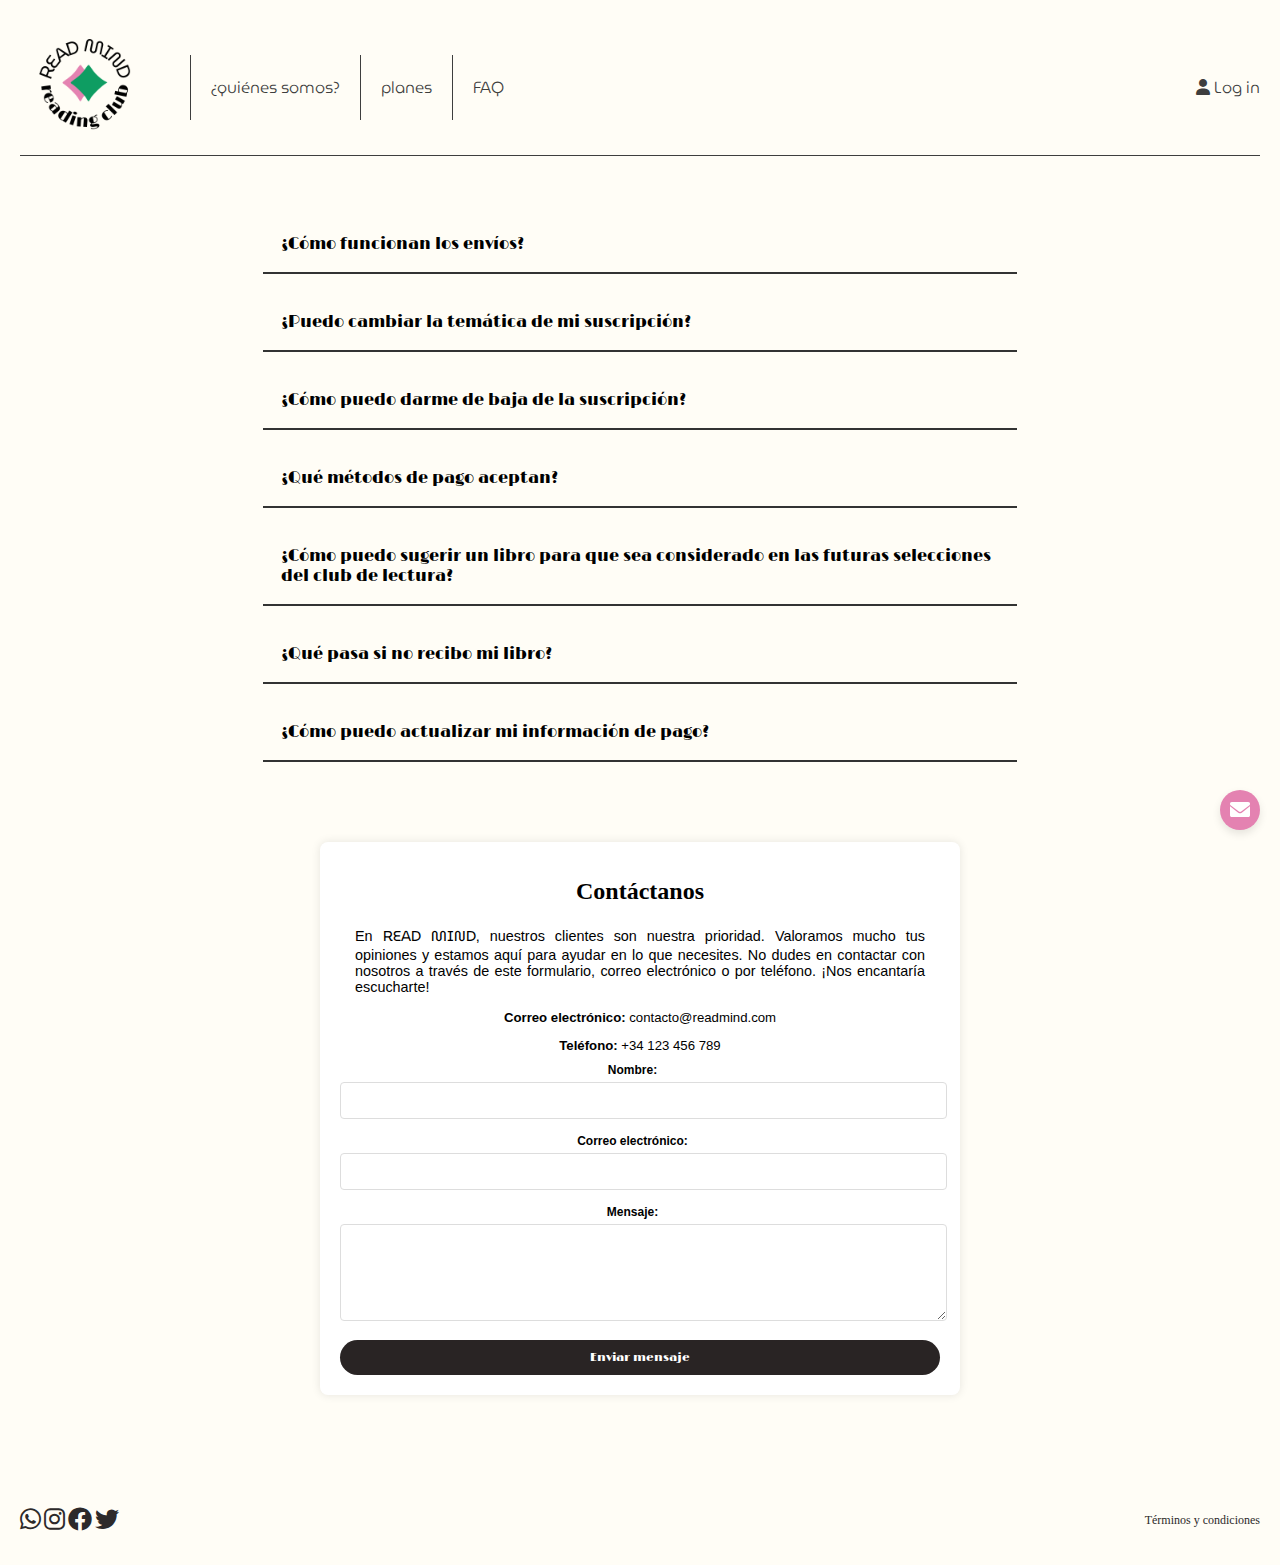
==== contacto.html @ c9a937f4 "guardar" ====
<!DOCTYPE html>
<html lang="es">
<head>
    <meta charset="UTF-8">
    <meta name="viewport" content="width=device-width, initial-scale=1.0">
    <title>Contacto</title>
    <link rel="preconnect" href="https://fonts.googleapis.com">
    <link rel="preconnect" href="https://fonts.gstatic.com" crossorigin>
    <link href="https://fonts.googleapis.com/css2?family=MuseoModerno:ital,wght@0,100..900;1,100..900&display=swap" rel="stylesheet">
    <link href="https://fonts.googleapis.com/css2?family=Jost:ital,wght@0,100..900;1,100..900&family=MuseoModerno:ital,wght@0,100..900;1,100..900&display=swap" rel="stylesheet"> 
    <link href="https://fonts.googleapis.com/css2?family=Italiana&family=MuseoModerno:ital,wght@0,100;1,100&display=swap" rel="stylesheet">
    <link href="https://fonts.googleapis.com/css2?family=Limelight&display=swap" rel="stylesheet">
    <link rel="stylesheet" href="css/styles.css">
    <link rel="stylesheet" href="https://cdnjs.cloudflare.com/ajax/libs/font-awesome/6.0.0-beta3/css/all.min.css">
    <script src="js/contact-script.js" defer></script>
    <script src="js/planes.js" defer></script>
    <script src="js/menu.js"></script>
    <script src="js/scroll.js"></script>
</head>
<body>
    <header class="header">
        <div class="header__secciones">
            <div class="header__logo">
                <a href="http://127.0.0.1:5501/index.html"><img src="img/READMIND.png" alt="Logo" class="logo__img"></a>
            </div>
            <nav class="nav">
                <ul class="nav__secciones">
                    <li class="nav__item"><a href="http://127.0.0.1:5501/quienessomos.html" class="nav__link">¿quiénes somos?</a></li>
                    <li class="nav__item"><a href="http://127.0.0.1:5501/planes.html" class="nav__link">planes</a></li>
                    <li class="nav__item"><a href="http://127.0.0.1:5501/contacto.html" class="nav__link">FAQ</a></li>
                </ul>
            </nav>
        </div>
        <div class="header__login">
            <a href="login.html" class="nav__link">
                <i class="fas fa-user"></i> Log in
            </a>
        </div>
        <!-- Añadimos aria-label para mejorar la accesibilidad -->
        <button class="header__button" aria-label="Abrir menú">
            <i class="fas fa-bars"></i>
        </button>
        <div class="header__secciones-movil">
            <nav class="nav__movil">
                <ul class="nav__secciones-movil">
                    <li class="nav__item-movil"><a href="http://127.0.0.1:5501/quienessomos.html" class="nav__link-movil">¿Quiénes somos?</a></li>
                    <li class="nav__item-movil"><a href="http://127.0.0.1:5501/planes.html" class="nav__link-movil">Planes</a></li>
                    <li class="nav__item-movil"><a href="http://127.0.0.1:5501/contacto.html" class="nav__link-movil">FAQ</a></li>
                </ul>
            </nav>
            
        </div>
    </header>
<main class="main">
        <div class="accordion">
            <button class="accordion-item">¿Cómo funcionan los envíos?</button>
            <div class="panel">
                <p>Los libros se envían el primer día hábil de cada mes. Recibirás un correo electrónico con el número de seguimiento una vez que se haya enviado tu libro.</p>
            </div>

            <button class="accordion-item">¿Puedo cambiar la temática de mi suscripción?</button>
            <div class="panel">
                <p>Sí, puedes cambiar la temática de tu suscripción en tu perfil o enviándonos un correo electrónico a soporte@readmind.com antes del 25 de cada mes.</p>
            </div>

            <button class="accordion-item">¿Cómo puedo darme de baja de la suscripción?</button>
            <div class="panel">
                <p>Para darte de baja, simplemente accede a tu perfil y sigue las instrucciones en la sección de administración de suscripciones. También puedes contactarnos a soporte@readmind.com para asistencia.</p>
            </div>

            <button class="accordion-item">¿Qué métodos de pago aceptan?</button>
            <div class="panel">
                <p>Aceptamos únicamente tarjeta de débito o crédito.</p>
            </div>

            <button class="accordion-item">¿Cómo puedo sugerir un libro para que sea considerado en las futuras selecciones del club de lectura?</button>
            <div class="panel">
                <p>Puedes sugerir un libro enviándonos un correo electrónico a sugerencias@readmind.com con el título del libro, el autor y una breve descripción de por qué crees que sería una buena elección para nuestros miembros. ¡Estamos siempre abiertos a nuevas recomendaciones!</p>
            </div>

            <button class="accordion-item">¿Qué pasa si no recibo mi libro?</button>
            <div class="panel">
                <p>Si no recibes tu libro, por favor contáctanos a soporte@readmind.com y te ayudaremos a rastrear el envío o a enviar un reemplazo si es necesario.</p>
            </div>

            <button class="accordion-item">¿Cómo puedo actualizar mi información de pago?</button>
            <div class="panel">
                <p>Puedes actualizar tu información de pago accediendo a tu perfil y seleccionando la opción de actualizar información de pago. También puedes contactarnos para obtener asistencia.</p>
            </div>
        </div>
    </div>
    <div class="contact-form-container">
        <h1 class="contact-form-title">Contáctanos</h1>
        <p class="contact-form-text">En <span class="destacado">READ MIND</span>, nuestros clientes son nuestra prioridad. Valoramos mucho tus opiniones y estamos aquí para ayudar en lo que necesites. No dudes en contactar con nosotros a través de este formulario, correo electrónico o por teléfono. ¡Nos encantaría escucharte!</p>
        
        <p class="contact-form-info"><strong>Correo electrónico:</strong> contacto@readmind.com</p>
        <p class="contact-form-info"><strong>Teléfono:</strong> +34 123 456 789</p>
        
        <form id="contact-form" class="contact-form">
            <div class="contact-form-group">
                <label for="contact-form-name" class="contact-form-label">Nombre:</label>
                <input type="text" id="contact-form-name" name="contact-form-name" class="contact-form-input" required>
            </div>
            <div class="contact-form-group">
                <label for="contact-form-email" class="contact-form-label">Correo electrónico:</label>
                <input type="email" id="contact-form-email" name="contact-form-email" class="contact-form-input" required>
            </div>
            <div class="contact-form-group">
                <label for="contact-form-message" class="contact-form-label">Mensaje:</label>
                <textarea id="contact-form-message" name="contact-form-message" class="contact-form-input" rows="5" required></textarea>
            </div>
            <button type="submit" class="contact-form-button">Enviar mensaje</button>
        </form>
        <div id="contact-form-confirmation-message" class="contact-form-confirmation-message" style="display: none;">
            <p>Tu mensaje ha sido enviado con éxito. Nos pondremos en contacto contigo en el menor tiempo posible.¡Gracias!</p>
        </div>
    </div>
    <a href="http://127.0.0.1:5501/contacto.html#contact-form-title" class="icon__contacto">
        <i class="fas fa-envelope"></i>
    </a>
    <a href="#" class="icon__scroll">
        <i class="fas fa-arrow-up"></i>
    </a>
        </main>
    
        <footer class="footer">
            
            <div class="footer__icons">
                <a href="https://wa.me/123456789" target="_blank" title="WhatsApp">
                    <i class="fab fa-whatsapp fa-2xl"></i>
                </a>
                <a href="https://www.instagram.com/tu_perfil" target="_blank" title="Instagram">
                    <i class="fab fa-instagram fa-2xl"></i>
                </a>
                <a href="https://www.facebook.com/tu_perfil" target="_blank" title="Facebook">
                    <i class="fa-brands fa-facebook fa-2xl"></i>
                </a>
                <a href="https://twitter.com/tu_perfil" target="_blank" title="Twitter">
                    <i class="fab fa-twitter fa-2xl"></i>
                </a>
            </div>
            <div class="footer__tyc "><a href="tyyc.html">Términos y condiciones</a></div>
           
        </footer>
</body>
</html>
---- css/styles.css ----
body{
    --font-family-primary: "museomoderno", sans-serif;
    --font-family-secondary: "limelight", serif;
    --color-primary:rgb(228, 130, 177);
    --color-secondary: rgb(14, 157, 98);
    --color-text:  rgb(45, 42, 42);
    --color-background: rgb(255, 253, 246);
}

body {
    margin: 1.25rem;
    padding: 0;
    display: flex;
    flex-direction: column;
    background-color: var(--color-background);
    font-size: .75rem;
    min-height: 100vh;
    scrollbar-width: thin; /* Ancho de la barra de desplazamiento */
    scrollbar-color: var(--color-secondary); /* Color de la barra de desplazamiento y del track */
}

  
/* Estilo para navegadores basados en Trident/EdgeHTML (Internet Explorer y Edge antiguo) */
body::-ms-scrollbar {
    width: .75rem;
}

body::-ms-scrollbar-track {
    background:var(--color-background);}

::-webkit-scrollbar {
    width: .75rem; /* Ancho de la barra de desplazamiento */
}

::-webkit-scrollbar-track {
    background:var(--color-background); /* Color del track de la barra de desplazamiento */
}

::-webkit-scrollbar-thumb {
    background-color: #0E9D62; /* Color de la barra de desplazamiento */
    border-radius: .625rem; /* Redondeado de la barra de desplazamiento */
    border: .1875rem solid var(--color-background); /* Borde alrededor de la barra de desplazamiento */
}

.header {
    display: flex;
    color: var(--color-text);
    flex-wrap: wrap;
    justify-content: space-between;
    align-items: center;
    font-family: "MuseoModerno", sans-serif;
    font-optical-sizing: auto;
    font-weight: 300;
    font-style: normal;
    border-bottom: .0625rem solid rgb(62, 62, 62);
    position: relative;
    
}


.logo__img{
    width: 6.25rem;
    margin: .9375rem;
}

.nav__secciones {
    justify-content: center;
      list-style: none;
      display: flex;
      flex-wrap: wrap;
      font-size: 1rem;
      margin-left: auto; /* Mueve los elementos a la derecha en pantallas grandes */
    
  }

  

.nav__item {
    padding: 1.25rem;
    border-left: .0625rem solid rgb(62, 62, 62);
    
}

.nav__link {
    color: rgb(62, 62, 62);
    text-decoration: none;
    font-size: 1rem;
   
}

.nav__link:hover {
    
    font-weight: 600;
    
}




.header__secciones{
    display: flex;
    flex-direction: row;
    justify-content: space-between;
    align-items: center;
    
}

.header__button {
    display: none;
    background: none;
    border: none;
    font-size: 1.5rem;
    cursor: pointer;
    
  

}



.header__secciones-movil {
    display: none;
    position: absolute;
    top: 100%; /* Posiciona el menú desplegable debajo del header */
    left: 0;
    width: 100%;
    background-color:var(--color-background); /* Fondo blanco para el menú desplegable */
    box-shadow: 0rem .5rem 1rem 0rem rgba(0,0,0,0.2); /* Sombra */
    z-index: 1; /* Asegura que esté encima del contenido */

}


.nav__movil {
    display: flex;
    flex-direction: column;
    align-items: center;
    position: absolute;
    top: 100%; /* Posiciona el menú desplegable debajo del header */
    left: 0;
    width: 100%;
    background-color: var(--color-background); /* Fondo blanco para el menú desplegable */
    z-index: 1; /* Asegura que esté encima del contenido */
    border-bottom: .0625rem solid var(--color-text);}

.nav__item-movil {
    list-style: none;
    margin: .625rem 0;
    text-align: center; /* Centra los elementos */
}

.nav__link-movil {
    color: rgb(62, 62, 62);
    text-decoration: none;
    font-size: 1rem;
    padding: .625rem 1.25rem;
    display: block; /* Asegura que los enlaces ocupen todo el ancho */}

    .nav__link-movil:hover {
        font-weight: 600;
    }
    

.main {
    flex: 1;
    padding: 1.875rem;
    text-align: center;
    display: flex;
   align-items: center;
    flex-direction: column;
    margin: 1.25rem;
    justify-content: center;
  

}

.Main-secundario{
    display: flex;
    justify-content: center;
    


}

.Main-encabezado{
  
    font-family: var(--font-family-secondary);

}
.Main-texto{
    font-size: 1.5rem;
    font-family: "musemoderno";
    font-weight: 300;
    line-height: 150%;
    flex-wrap: wrap;
    margin: 1.25rem;
    text-align: justify;
    text-justify: inter-word;
    

}
.Main-intro{
    width: 80%;
    min-width: 18.75rem;
}

.Main-imgsec{
    width: 20%;
    height: 20%;

}

.Main-quienessomosbox{
    display: flex;
    flex-direction: row;
}

.Main-quienessomos{
    display: flex;
    flex-direction: column;
    justify-content: center;
    align-items:center;

}
.Main-textosecundariobox{
    display: flex;
    justify-content: center;
    flex-direction: column;
    width: 80%;
    min-width: 18.75rem;
    
}

.Main-textosecundario{ 
    font-size: 1.25rem;
    font-family: var(--font-family-primary);
    text-align:center;
    font-weight: 200;
    line-height: 150%;
    flex-wrap: wrap;
    margin: 1.25rem 0 3.125rem 0;
    max-width: 64.375rem;
    

}

.Main-newsletter {
    padding: 1.25rem;
    border-radius: 1.5625rem 0rem 1.5625rem 0rem;
    text-align: center;
    background-color: rgba(126, 212, 139, 0.5); /* Color de fondo con opacidad */
    box-shadow: 0 0 .625rem rgba(0, 0, 0, 0.1); /* Sombra */
    max-width: 21.875rem;
    

    
    

}
.Main-newsletter h2 {
    margin-bottom: 1.25rem;
    font-size: 1.5rem;
    color: #333;
    font-family: var(--font-family-secondary);
}

.Main-newsletter p{
    font-family: var(--font-family-primary);
    font-size: 1rem;
}
.Main-newsletter input[type="email"] {
    width: calc(100% - 6.25rem);
    padding: .625rem;
    margin-bottom: 1.25rem;
    border: .0625rem solid #ccc;
    border-radius: 1.5625rem;
    background-color: rgba(255, 253, 246);
}
.Main-newsletter input[type="submit"] {
    background-color: rgb(62, 62, 62); 
    color: #fff;
    border: none;
    padding: .625rem 1.25rem;
    border-radius: 1.5625rem;
    cursor: pointer;
    font-size: 1rem;
    font-family: var(--font-family-secondary);
}
.Main-newsletter input[type="submit"]:hover {
    background-color: var(--color-primary);
    box-shadow: 0 0 .4375rem .0625rem var(--color-primary);
}

.Main-parteinferior{
    display: flex;
    flex-direction: row;
    justify-content: space-evenly;
    align-items: center;
    width: 80%;
    flex-wrap: wrap;
    
}

.Main-ilustracion{
    width: 100%;
} 

.Main-ilustracion--img{
    max-width: 30%;
    
}

.destacado{
    font-family: var(--font-family-primary);
    font-weight: 400;
}

 .Main-proceso{
    margin-top: 3.125rem;
    display: flex;
    justify-content: center;
    flex-wrap: wrap;

} 

.Main-procesoItem{
    width: 18.75rem;
    padding: 1.25rem;
}

.button__form{
    margin: 1.25rem;
    background-color: rgb(41, 36, 36);
    font-size: 1rem;
    padding: .9375rem;
    border-radius: 1.5625rem;
    color: white;
    text-decoration: none;
    font-family: var(--font-family-secondary);
    border: none;

}

.button__form:hover{
    background-color: var(--color-primary);
    box-shadow: 0 0 .4375rem .0625rem var(--color-primary);
}



.button{
   
    margin: 1.25rem;
    background-color: rgb(41, 36, 36);
    font-size: 1.25rem;
    padding: .9375rem;
    border-radius: 1.5625rem;
    color: white;
    text-decoration: none;
    font-family: var(--font-family-secondary);

   
    
}

.button:hover{
    background-color: var(--color-primary);
    box-shadow: 0 0 .4375rem .0625rem var(--color-primary);
}

.Main-cita{
    display: flex;
    flex-direction: column;
    justify-content: center;
    align-items: center;
    font-family: var(--font-family-primary);
    font-weight: 200;
    font-style: italic;
    margin-left: 3.125rem;
    width: 37.5rem;
    margin: 1.25rem 1.5625rem;

}

.Main-quote{
    font-size: 1.25rem;
    text-align: justify;
    
}

.Main-author{
    font-family: "Italiana";
    font-size: 1rem;
    text-align:end;


}

.footer {
    background-color: var(--color-background);
    color: rgb(41, 36, 36);
    display: flex;
    flex-direction: row;
    justify-content: space-between;
    align-items: center;
    margin-right: 3.125rem;
    min-width: 100%;
    height: 3.125rem;
    
  }

 .footer a {
     color: var(--color-text);
     text-decoration: none;
    
     
 }
.slider-container {
    width: 100%;
    max-width: 75rem;
    overflow: hidden;
    position: relative;
    margin: 0 auto; /* Centra el contenedor */
    
}

.slider {
    display: flex;
    transition: transform 0.2s ease-in-out;
    }

.employee-card {
    flex: 0 0 33.33%; /* Tres tarjetas por fila */
    box-sizing: border-box;
    padding: 1.25rem;
    text-align: center;
    text-justify: distribute-all-lines;
    background-color: rgba(126, 212, 139, 0.5);

    margin: .625rem;
    border-radius: 1.5625rem 0rem 1.5625rem 0rem;
    max-width: 18.75rem; /* Ancho máximo ajustado */
    min-width: 12.5rem; /* Ancho mínimo para evitar problemas */
    
}

.employee-card img {
    width: 9.375rem;
    height: 9.375rem;
    border-radius: 50%;
    margin-bottom: .625rem;
    object-fit: cover;
    border: .625rem solid var(--color-primary); /* Borde con color */
    box-shadow: 0 0 .4375rem .0625rem var(--color-primary);
}

.employee-card h3 {
    margin: .625rem 0;
    font-family: var(--font-family-secondary);
}

.employee-card p {
    font-size: .875rem;
    color: var(--color-text);
    font-family: var(--font-family-primary);
}

.employee-card .Main-quote {
    color: var(--color-text);
    font-family: var(--font-family-primary);
    font-weight: 200;
    font-style: italic;
}

.employee-card .Main-author {
    font-style: italic;
    color: var(--color-text);
    font-family: "italiana";
}

.nav-buttons {
    position: absolute;
    top: 50%;
    width: 100%;
    display: flex;
    justify-content: space-between;
}

.nav-buttons button {
    background-color: transparent;
    border: none;
    font-size: 2em;
    cursor: pointer;
    color: #333;
}

.nav-buttons button:focus {
    outline: none;
}

.pricing-table {
    display: flex;
    justify-content: center;
    align-items: stretch;
    gap: 1.25rem;
    
flex-wrap: wrap;
width: 80%;
    
}

.pricing-card {
    display: flex;
    flex-direction: column;
    justify-content: space-between;
    align-items: center;
    border-radius: 1.5625rem 0rem 1.5625rem 0rem;
    box-shadow: 0 .125rem .3125rem rgba(0, 0, 0, 0.1);
    width: 18.75rem;
    min-width: 18.75rem;
    padding: .625rem;
    
    transition: transform 0.3s ease-in-out;
    color: var(--color-text);
    font-family: var(--font-family-primary);
    font-weight: 400;
    font-size: .875rem;
    background-color: rgba(126, 212, 139, 0.5);
}

.pricing-card:hover {
    transform: scale(1.05);
    box-shadow: 0 0 .4375rem .0625rem var(--color-primary);
    
}

.pricing-card h2 {
    color: var(--color-text);
    font-family: var(--font-family-secondary);
}



.price {
    font-size: 1.5rem;
    color: #0E9D62;


}

.pricing-card p{ text-align: justify;
    font-size: 1rem;
    padding: 1.25rem;

}

.pricing-card ul {
    list-style: none;
    padding: 0;
    text-align: justify;
    font-size: 1rem;
}

.pricing-card ul li {
    margin: .625rem 1.5625rem;
    color: var(--color-text);
    
}

.signup-btn {
    display: inline-block;
    margin-bottom: .625rem;
    text-decoration: none;
    background-color: rgb(41, 36, 36);
    font-size: .875rem;
    padding: .9375rem;
    border-radius: 1.5625rem;
    color: white;
    text-decoration: none;
    font-family: var(--font-family-secondary);
}

.signup-btn:hover {
    background-color: var(--color-primary);
    box-shadow: 0 0 .4375rem .0625rem var(--color-primary);
}

.container {
    padding: 1.25rem;
    display: flex;
    flex-direction: column;
    width: 80%;
    margin-top: .625rem;
  
}

.title {
    font-family: 'Limelight', cursive;
    color: #333;
    text-align: center;
    font-size: 1.5rem;
    margin-bottom: 1.25rem;
   
}

.subtitle {
    font-family: 'Limelight', cursive;
    color: #333;
    font-size: 1.125rem;
    margin-top: .625rem;

}

.description, .plan-description, .final-description {
    font-size: 1rem;
    line-height: 1.6;
    color: var(--color-text);
    font-family: var(--font-family-primary);
    text-align:justify;
}

.plan {
    margin-bottom: 1.25rem;
    display: flex;
    flex-direction: column;
    align-items: flex-start;
}

.plan-title {
    font-family: 'Limelight', cursive;
    color: #333;
    font-size: 1.5rem;
    margin-top: 1.25rem;
}

.accordion-item {
  background-color: var(--color-background);
   cursor: pointer;
    padding: 1.125rem;
    width: 80%;
    text-align: left;
    font-size: 1rem;
    
    font-family: var(--font-family-secondary);
    flex-direction: column;
    
    display: flex;
    justify-content: start;
    align-items: start;
    margin: .625rem;
   border: none;
   border-bottom: .125rem solid #333;
  
}

.accordion-item:hover {
   
    border-bottom: .125rem solid var(--color-primary);
    
}

.accordion{
    display: flex;
    flex-direction: column;
    justify-content: center;
    align-items: center;
    margin-bottom: 1.25rem;

}
.acordeon{
    width: 100%;
    margin-bottom: 1.875rem;
    
    
    
}
.panel {
    display: none;
    padding:  .9375rem;
    
    overflow: hidden;
    font-family: var(--font-family-primary);
    font-size: 1rem;
    border-radius: .625rem;
    text-align: justify;
    width: 80%;
    
}

.panel p {
    margin-top: 0;
}

.panel.active {
    display: block;

}

.faq-title{
    font-family: var(--font-family-secondary);
}

.form__container {
    background-color: #fff;
    padding: 1.25rem;
    border-radius: .625rem;
    box-shadow: 0 .125rem .625rem rgba(0, 0, 0, 0.1);
    width: 60%;
    font-family: var(--font-family-primary);
    display: flex;
    flex-direction: column;
    justify-content: center;
    align-items: center;

}

.form__h1 {
    font-family: 'Limelight', cursive;
    text-align: center;
}

.form__grupo {
    margin-bottom: .9375rem;
    display: flex;
    flex-direction: column;
    align-items: flex-start;
    width: 100%;
    text-align: left;
}

.form__grupo h2{
    font-family: var(--font-family-secondary);
}

.form__grupo--check{
    display: flex;
    flex-direction: row;

}

.form__etiqueta {
    display: block;
    margin-bottom: .3125rem;
    width: 100%;
}

.form__input {
    width: 100%;
    padding: .5rem;
    border: .0625rem solid #cccccc;
    border-radius: .3125rem;
    box-sizing:content-box;
}

.mensaje__error {
    color: red;
    font-size: .75rem;
    display: none;
}

.password-strength {
    margin-top: .3125rem;
    font-size: .75rem;
}

.unico__genero {
    margin: 1.25rem;
    background-color: rgb(41, 36, 36);
    font-size: 1rem;
    padding: .9375rem;
    border-radius: 1.5625rem;
    color: white;
    text-decoration: none;
    font-family: var(--font-family-secondary);
}

.unico__genero--cancel{
    margin: 1.25rem;
    font-size: 1rem;
    padding: .9375rem;
    border-radius: 1.5625rem;
    text-decoration: none;
    font-family: var(--font-family-secondary);
    background-color: #c87d2d;
    
}

.confirmacion{
    display: none;
}

.unico__genero:hover {
    background-color: var(--color-primary);
    box-shadow: 0 0 .4375rem .0625rem var(--color-primary);
}

.confirmation-message {
    text-align: center;
    margin-top: 1.25rem;
    background-color: #e7f3fe;
    color: #31708f;
    padding: .625rem;
    border: .0625rem solid #bce8f1;
    border-radius: .3125rem;
}

.genre-select {
    margin-bottom: .625rem;
}

.login__container {
    background-color: #fff;
    padding: 1.25rem;
    border-radius: .625rem;
    box-shadow: 0 .125rem .625rem rgba(0, 0, 0, 0.1);
    width: 18.75rem;
    display: flex;
    flex-direction: column;
    justify-content: center;
    align-items: center;
}

.login__h1 {
    font-family: 'Limelight', cursive;
    text-align: center;
}


.form__etiqueta {
    display: block;
    margin-bottom: .3125rem;
    font-family: var(--font-family-primary);
}

.form__input {
    width: 100%;
    padding: .5rem;
    border: .0625rem solid #ccc;
    border-radius: .3125rem;
    box-sizing: border-box;
}

.mensaje__error {
    color: red;
    font-size: .75rem;
    display: none;
    font-family: var(--font-family-primary);
}

.unico__genero {
    color: white;
    padding: .625rem 1.25rem;
    border: none;
    cursor: pointer;
    margin-top: .625rem;
    margin: 1.25rem;
    background-color: rgb(41, 36, 36);
    border-radius: 1.5625rem;
    color: white;
    text-decoration: none;
    font-family: var(--font-family-secondary);
    
}

.login__p{
    font-family: var(--font-family-primary);
}

.unico__genero:hover {
    background-color: var(--color-primary);
    box-shadow: 0 0 .4375rem .0625rem var(--color-primary);
}

.forgot__password {
    text-align: center;
    margin-top: .9375rem;
    font-family: var(--font-family-primary);
}

.forgot__password  a {
    color: var(--color-text);
    text-decoration: none;
    
}

.confirmacion{
    text-align: center;
    margin-top: 1.25rem;
    background-color: #e7f3fe;
    color: #31708f;
    padding: .625rem;
    border: .0625rem solid #bce8f1;
    border-radius: .3125rem;
}


.contact-form-container {
    max-width: 37.5rem;
    min-width: 18.75rem;
    margin: 3.125rem auto;
    padding: 1.25rem;
    background-color: #fff;
    border-radius: .5rem;
    box-shadow: 0 0 .625rem rgba(0, 0, 0, 0.1);
}

.contact-form-title {
    font-family: 'var(--font-family-secondary)', cursive;
    font-size: 2em;
    margin-bottom: 1.25rem;
    text-align: center;
}

.contact-form-text,
.contact-form-info,
.contact-form-label,
.contact-form-input,
.contact-form-button,
.contact-form-confirmation-message {
    font-family: 'var(--font-family-primary)', sans-serif;
}

.contact-form-text {
    font-size: 1.2em;
    margin: .9375rem;
    text-align: justify;

}

.contact-form-info {
    font-size: 1.1em;
    margin-bottom: .625rem;
    text-align: center;
}

.contact-form-group {
    margin-bottom: .9375rem;
    padding-right: .9375rem;
}

.contact-form-label {
    display: block;
    font-weight: bold;
    margin-bottom: .3125rem;
}

.contact-form-input {
    width: 100%;
    padding: .625rem;
    border: .0625rem solid #ddd;
    border-radius: .25rem;
}

.contact-form-button {
    padding: .625rem;
    background-color: rgb(41, 36, 36);
    border: none;
    border-radius: 1.5625rem;
    color: #fff;
    font-size: 1em;
    cursor: pointer;
    text-decoration: none;
font-family: var(--font-family-secondary);
width: 100%;
}








.contact-form-button:hover {
    background-color: var(--color-primary);
box-shadow: 0 0 .4375rem .0625rem var(--color-primary);
}

.contact-form-confirmation-message {
    margin-top: 1.25rem;
    font-size: 1.1em;
    color: #0E9D62;
    text-align: center;
}

.icon__contacto{
    position: fixed;
    bottom: 4.375rem;
    right: 1.25rem;
    background-color: var(--color-primary);
    color: white;
    width: 2.5rem;
    height: 2.5rem;
    line-height: 2.5rem;
    text-align: center;
    font-size: 1.25rem;
    border-radius: 50%;
    box-shadow: 0rem .25rem .5rem rgba(0, 0, 0, 0.1);
    z-index: 1000;
    transition: background-color 0.3s, transform 0.3s;
}

.icon__contacto:hover{
     background-color: var(--color-primary);
    box-shadow: 0 0 .4375rem .0625rem var(--color-primary);

}

.icon__scroll {
    position: fixed;
    bottom: 1.25rem;
    right: 1.25rem;
    background-color: var(--color-primary);
    color: white;
    width: 2.5rem;
    height: 2.5rem;
    line-height: 2.5rem;
    text-align: center;
    font-size: 1.25rem;
    border-radius: 50%;
    box-shadow: 0rem .25rem .5rem rgba(0, 0, 0, 0.1);
    z-index: 1000;
    display: none; /* La ocultamos inicialmente */
    transition: background-color 0.3s, transform 0.3s;
}

.icon__scroll:hover {
    background-color: var(--color-primary);
    box-shadow: 0 0 .4375rem .0625rem var(--color-primary);
}

@media screen and (max-width: 758px) {
    .header {
        flex-direction: row; /* Cambia a dirección vertical en pantallas más pequeñas */
        align-items: center; /* Centra los elementos en dispositivos móviles */
    }

    /* .header__secciones {
        display: flex;
        flex-direction: column;
        align-items: center;
    } */
    .header__secciones {
        order: 2;
    
    }

    .header__login {
        order: 1;
    }

    .header__button {
        order: 3;
        display: block; /* Muestra el botón de m

    .logo__img {
        order: -1;
        margin: .625rem auto; /* Centra el logo */
    }

    .nav__secciones {
        display: none; /* Oculta la lista de navegación en pantallas pequeñas */
    }



    .header__secciones-movil {
        display: none; /* Inicialmente oculta el menú desplegable */
    }

    .header__secciones-movil.active {
        display: flex; /* Muestra el menú desplegable cuando está activo */
        
    
    }
    .main {
        margin-top: 0; /* Elimina el margen superior para que empiece justo después del header */
        padding-top: .625rem; /* Añade un espacio superior al contenido principal */
    }
}
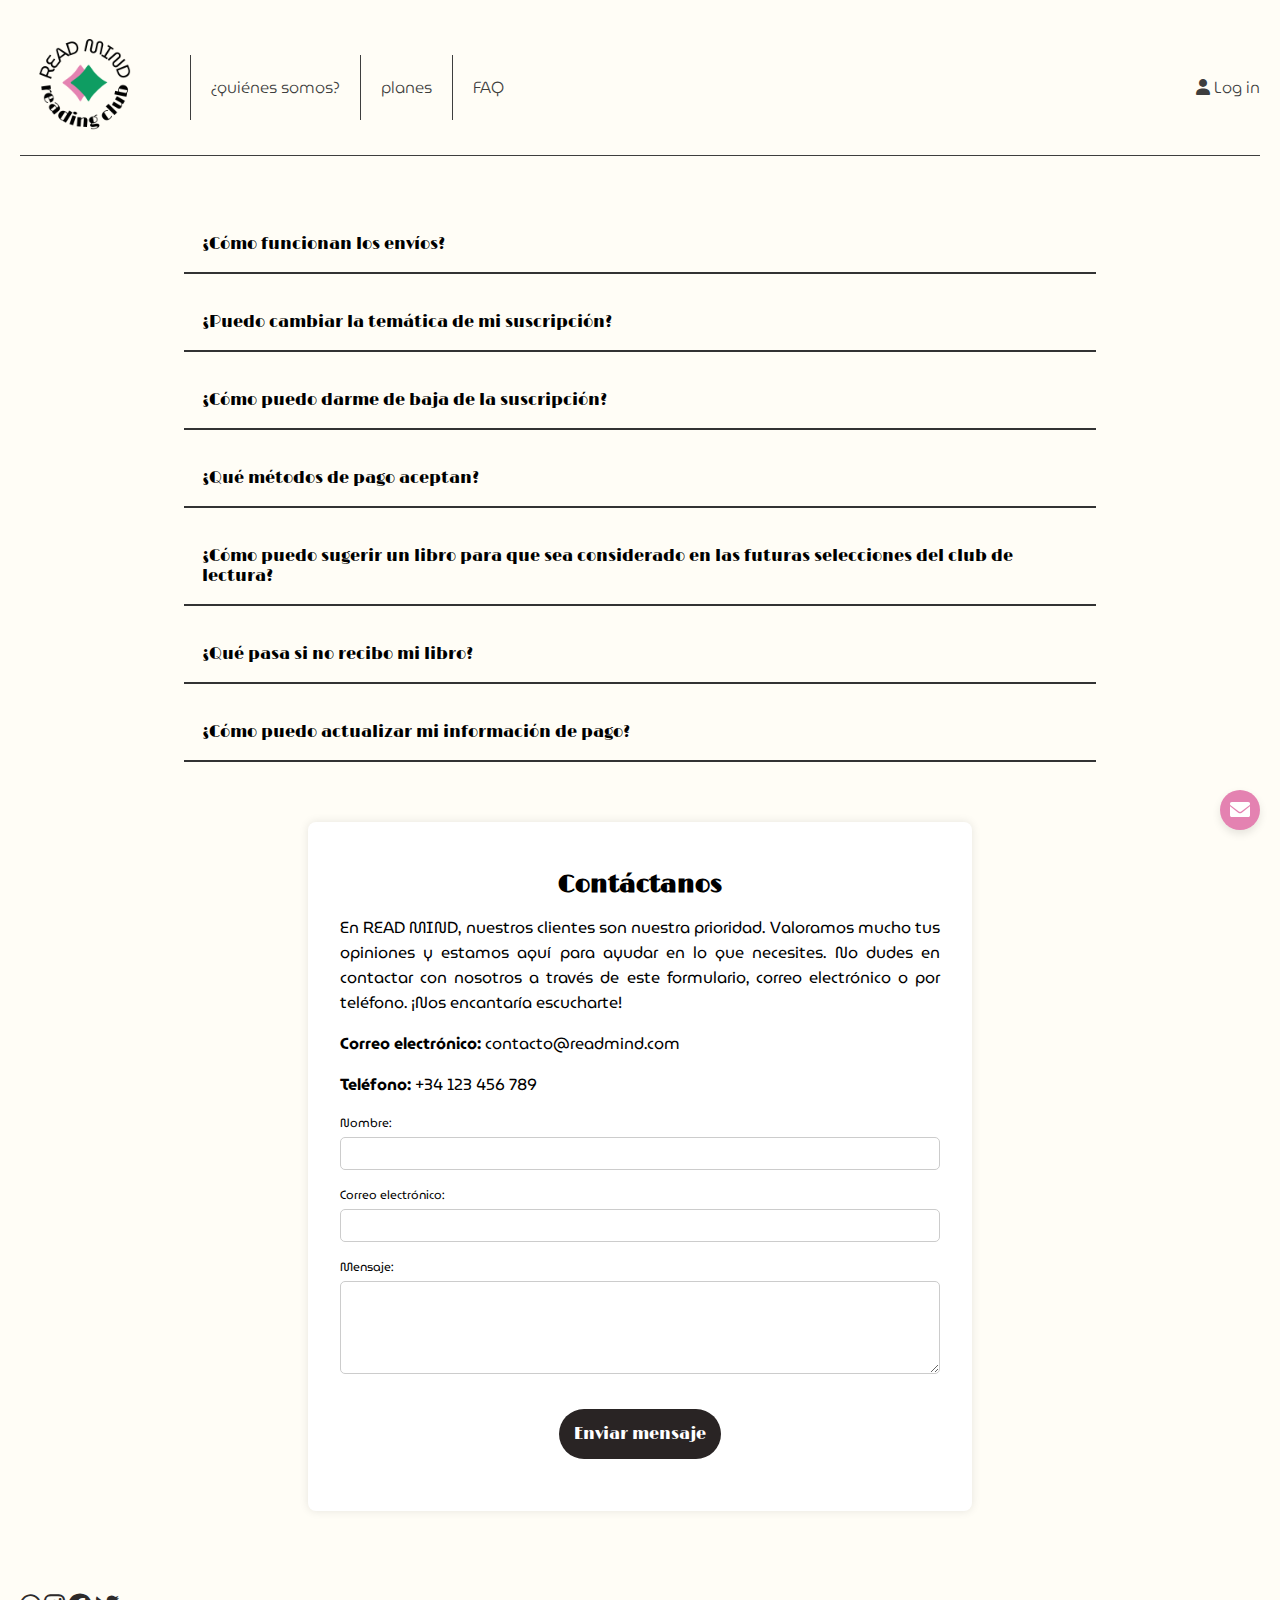
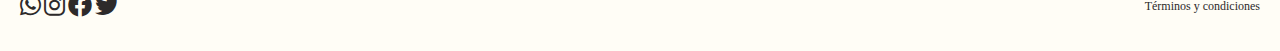
==== commit 34bbdf9b: "act" ====
--- a/contacto.html
+++ b/contacto.html
@@ -52,70 +52,71 @@
         </div>
     </header>
 <main class="main">
-        <div class="accordion">
-            <button class="accordion-item">¿Cómo funcionan los envíos?</button>
-            <div class="panel">
+        <div class="acordeon">
+            <button class="acordeon__item">¿Cómo funcionan los envíos?</button>
+            <div class="acordeon__info">
                 <p>Los libros se envían el primer día hábil de cada mes. Recibirás un correo electrónico con el número de seguimiento una vez que se haya enviado tu libro.</p>
             </div>
 
-            <button class="accordion-item">¿Puedo cambiar la temática de mi suscripción?</button>
-            <div class="panel">
+            <button class="acordeon__item">¿Puedo cambiar la temática de mi suscripción?</button>
+            <div class="acordeon__info">
                 <p>Sí, puedes cambiar la temática de tu suscripción en tu perfil o enviándonos un correo electrónico a soporte@readmind.com antes del 25 de cada mes.</p>
             </div>
 
-            <button class="accordion-item">¿Cómo puedo darme de baja de la suscripción?</button>
-            <div class="panel">
+            <button class="acordeon__item">¿Cómo puedo darme de baja de la suscripción?</button>
+            <div class="acordeon__info">
                 <p>Para darte de baja, simplemente accede a tu perfil y sigue las instrucciones en la sección de administración de suscripciones. También puedes contactarnos a soporte@readmind.com para asistencia.</p>
             </div>
 
-            <button class="accordion-item">¿Qué métodos de pago aceptan?</button>
-            <div class="panel">
+            <button class="acordeon__item">¿Qué métodos de pago aceptan?</button>
+            <div class="acordeon__info">
                 <p>Aceptamos únicamente tarjeta de débito o crédito.</p>
             </div>
 
-            <button class="accordion-item">¿Cómo puedo sugerir un libro para que sea considerado en las futuras selecciones del club de lectura?</button>
-            <div class="panel">
+            <button class="acordeon__item">¿Cómo puedo sugerir un libro para que sea considerado en las futuras selecciones del club de lectura?</button>
+            <div class="acordeon__info">
                 <p>Puedes sugerir un libro enviándonos un correo electrónico a sugerencias@readmind.com con el título del libro, el autor y una breve descripción de por qué crees que sería una buena elección para nuestros miembros. ¡Estamos siempre abiertos a nuevas recomendaciones!</p>
             </div>
 
-            <button class="accordion-item">¿Qué pasa si no recibo mi libro?</button>
-            <div class="panel">
+            <button class="acordeon__item">¿Qué pasa si no recibo mi libro?</button>
+            <div class="acordeon__info">
                 <p>Si no recibes tu libro, por favor contáctanos a soporte@readmind.com y te ayudaremos a rastrear el envío o a enviar un reemplazo si es necesario.</p>
             </div>
 
-            <button class="accordion-item">¿Cómo puedo actualizar mi información de pago?</button>
-            <div class="panel">
+            <button class="acordeon__item">¿Cómo puedo actualizar mi información de pago?</button>
+            <div class="acordeon__info">
                 <p>Puedes actualizar tu información de pago accediendo a tu perfil y seleccionando la opción de actualizar información de pago. También puedes contactarnos para obtener asistencia.</p>
             </div>
         </div>
     </div>
-    <div class="contact-form-container">
-        <h1 class="contact-form-title">Contáctanos</h1>
-        <p class="contact-form-text">En <span class="destacado">READ MIND</span>, nuestros clientes son nuestra prioridad. Valoramos mucho tus opiniones y estamos aquí para ayudar en lo que necesites. No dudes en contactar con nosotros a través de este formulario, correo electrónico o por teléfono. ¡Nos encantaría escucharte!</p>
+    <div class="contactform__container">
+        <h1 class="form__h1">Contáctanos</h1>
+        <div class="contact__info">
+        <p>En <span class="destacado">READ MIND</span>, nuestros clientes son nuestra prioridad. Valoramos mucho tus opiniones y estamos aquí para ayudar en lo que necesites. No dudes en contactar con nosotros a través de este formulario, correo electrónico o por teléfono. ¡Nos encantaría escucharte!</p>
         
-        <p class="contact-form-info"><strong>Correo electrónico:</strong> contacto@readmind.com</p>
-        <p class="contact-form-info"><strong>Teléfono:</strong> +34 123 456 789</p>
-        
-        <form id="contact-form" class="contact-form">
-            <div class="contact-form-group">
-                <label for="contact-form-name" class="contact-form-label">Nombre:</label>
-                <input type="text" id="contact-form-name" name="contact-form-name" class="contact-form-input" required>
+        <p><strong>Correo electrónico:</strong> contacto@readmind.com</p>
+        <p><strong>Teléfono:</strong> +34 123 456 789</p>
+    </div>
+        <form action="https://ecampus.rocks/test-forms.php" method="get" id="contact__form" class="contact__form">
+            <div class="form__grupo">
+                <label for="nombre" class="form__etiqueta">Nombre:</label>
+                <input type="text" id="nombre" name="nombre" class="form__input" required>
             </div>
-            <div class="contact-form-group">
-                <label for="contact-form-email" class="contact-form-label">Correo electrónico:</label>
-                <input type="email" id="contact-form-email" name="contact-form-email" class="contact-form-input" required>
+            <div class="form__grupo">
+                <label for="email" class="form__etiqueta">Correo electrónico:</label>
+                <input type="email" id="email" name="email" class="form__input" required>
             </div>
-            <div class="contact-form-group">
-                <label for="contact-form-message" class="contact-form-label">Mensaje:</label>
-                <textarea id="contact-form-message" name="contact-form-message" class="contact-form-input" rows="5" required></textarea>
+            <div class="form__grupo">
+                <label for="mensaje" class="form__etiqueta">Mensaje:</label>
+                <textarea id="mensaje" name="mensaje" class="form__input" rows="5" required></textarea>
             </div>
-            <button type="submit" class="contact-form-button">Enviar mensaje</button>
+            <button type="submit" class="button__form">Enviar mensaje</button>
         </form>
-        <div id="contact-form-confirmation-message" class="contact-form-confirmation-message" style="display: none;">
-            <p>Tu mensaje ha sido enviado con éxito. Nos pondremos en contacto contigo en el menor tiempo posible.¡Gracias!</p>
+        <div id="confirmacion" class="confirmacion">
+            <p>Tu mensaje ha sido enviado con éxito. Nos pondremos en contacto contigo en el menor tiempo posible. ¡Gracias!</p>
         </div>
     </div>
-    <a href="http://127.0.0.1:5501/contacto.html#contact-form-title" class="icon__contacto">
+    <a href="http://127.0.0.1:5501/contacto.html#contact__form-title" class="icon__contacto">
         <i class="fas fa-envelope"></i>
     </a>
     <a href="#" class="icon__scroll">
--- a/css/styles.css
+++ b/css/styles.css
@@ -1,6 +1,7 @@
 body{
     --font-family-primary: "museomoderno", sans-serif;
     --font-family-secondary: "limelight", serif;
+    --font-family-third: "italiana";
     --color-primary:rgb(228, 130, 177);
     --color-secondary: rgb(14, 157, 98);
     --color-text:  rgb(45, 42, 42);
@@ -22,14 +23,16 @@
   
 /* Estilo para navegadores basados en Trident/EdgeHTML (Internet Explorer y Edge antiguo) */
 body::-ms-scrollbar {
-    width: .75rem;
+    width: 10px;
+    
 }
 
 body::-ms-scrollbar-track {
     background:var(--color-background);}
 
 ::-webkit-scrollbar {
-    width: .75rem; /* Ancho de la barra de desplazamiento */
+    width: 10px; /* Ancho de la barra de desplazamiento */
+
 }
 
 ::-webkit-scrollbar-track {
@@ -39,7 +42,7 @@
 ::-webkit-scrollbar-thumb {
     background-color: #0E9D62; /* Color de la barra de desplazamiento */
     border-radius: .625rem; /* Redondeado de la barra de desplazamiento */
-    border: .1875rem solid var(--color-background); /* Borde alrededor de la barra de desplazamiento */
+    border: 2px solid  rgb(255, 253, 246); /* Borde alrededor de la barra de desplazamiento */
 }
 
 .header {
@@ -174,20 +177,14 @@
 
 }
 
-.Main-secundario{
-    display: flex;
-    justify-content: center;
-    
-
-
-}
-
-.Main-encabezado{
-  
-    font-family: var(--font-family-secondary);
-
-}
-.Main-texto{
+
+.main__encabezado{
+  font-size: 1.5rem;
+    font-family: var(--font-family-secondary);
+    text-align: justify
+
+}
+.intro__texto{
     font-size: 1.5rem;
     font-family: "musemoderno";
     font-weight: 300;
@@ -199,30 +196,30 @@
     
 
 }
-.Main-intro{
+.intro{
     width: 80%;
     min-width: 18.75rem;
 }
 
-.Main-imgsec{
+.main-imgsec{
     width: 20%;
     height: 20%;
 
 }
 
-.Main-quienessomosbox{
+.quienessomos__box{
     display: flex;
     flex-direction: row;
 }
 
-.Main-quienessomos{
+.main__quienessomos{
     display: flex;
     flex-direction: column;
     justify-content: center;
     align-items:center;
 
 }
-.Main-textosecundariobox{
+.quienessomos__text{
     display: flex;
     justify-content: center;
     flex-direction: column;
@@ -231,7 +228,7 @@
     
 }
 
-.Main-textosecundario{ 
+.quienessomos__p{ 
     font-size: 1.25rem;
     font-family: var(--font-family-primary);
     text-align:center;
@@ -240,11 +237,12 @@
     flex-wrap: wrap;
     margin: 1.25rem 0 3.125rem 0;
     max-width: 64.375rem;
-    
-
-}
-
-.Main-newsletter {
+    text-align: justify;
+    
+
+}
+
+.newsletter {
     padding: 1.25rem;
     border-radius: 1.5625rem 0rem 1.5625rem 0rem;
     text-align: center;
@@ -257,18 +255,18 @@
     
 
 }
-.Main-newsletter h2 {
+.newsletter h2 {
     margin-bottom: 1.25rem;
     font-size: 1.5rem;
     color: #333;
     font-family: var(--font-family-secondary);
 }
 
-.Main-newsletter p{
-    font-family: var(--font-family-primary);
-    font-size: 1rem;
-}
-.Main-newsletter input[type="email"] {
+.newsletter p{
+    font-family: var(--font-family-primary);
+    font-size: 1rem;
+}
+.newsletter input[type="email"] {
     width: calc(100% - 6.25rem);
     padding: .625rem;
     margin-bottom: 1.25rem;
@@ -276,7 +274,7 @@
     border-radius: 1.5625rem;
     background-color: rgba(255, 253, 246);
 }
-.Main-newsletter input[type="submit"] {
+.newsletter input[type="submit"] {
     background-color: rgb(62, 62, 62); 
     color: #fff;
     border: none;
@@ -286,12 +284,12 @@
     font-size: 1rem;
     font-family: var(--font-family-secondary);
 }
-.Main-newsletter input[type="submit"]:hover {
+.newsletter input[type="submit"]:hover {
     background-color: var(--color-primary);
     box-shadow: 0 0 .4375rem .0625rem var(--color-primary);
 }
 
-.Main-parteinferior{
+.main__parteinferior{
     display: flex;
     flex-direction: row;
     justify-content: space-evenly;
@@ -301,11 +299,11 @@
     
 }
 
-.Main-ilustracion{
+.intro__ilustracion{
     width: 100%;
 } 
 
-.Main-ilustracion--img{
+.newsletter__img{
     max-width: 30%;
     
 }
@@ -315,7 +313,7 @@
     font-weight: 400;
 }
 
- .Main-proceso{
+ .proceso{
     margin-top: 3.125rem;
     display: flex;
     justify-content: center;
@@ -323,9 +321,10 @@
 
 } 
 
-.Main-procesoItem{
+.proceso__item{
     width: 18.75rem;
     padding: 1.25rem;
+   
 }
 
 .button__form{
@@ -352,7 +351,7 @@
    
     margin: 1.25rem;
     background-color: rgb(41, 36, 36);
-    font-size: 1.25rem;
+    font-size: 1.13rem;
     padding: .9375rem;
     border-radius: 1.5625rem;
     color: white;
@@ -368,32 +367,38 @@
     box-shadow: 0 0 .4375rem .0625rem var(--color-primary);
 }
 
-.Main-cita{
+.main__cita{
     display: flex;
     flex-direction: column;
     justify-content: center;
     align-items: center;
-    font-family: var(--font-family-primary);
     font-weight: 200;
-    font-style: italic;
     margin-left: 3.125rem;
     width: 37.5rem;
     margin: 1.25rem 1.5625rem;
 
 }
 
-.Main-quote{
-    font-size: 1.25rem;
+.slider__info{
+    font-size: 1rem;
     text-align: justify;
-    
-}
-
-.Main-author{
-    font-family: "Italiana";
-    font-size: 1rem;
+    font-family: var(--font-family-primary);
+    font-weight: 300;
+}
+
+.main__autor{
+    font-family: var(--font-family-third);
+    font-size: .8rem;
     text-align:end;
-
-
+    
+
+
+}
+
+.main__p{
+    font-family: var(--font-family-primary);
+    font-size: 1rem;
+    font-style: italic;
 }
 
 .footer {
@@ -415,7 +420,7 @@
     
      
  }
-.slider-container {
+.slider__container {
     width: 100%;
     max-width: 75rem;
     overflow: hidden;
@@ -429,7 +434,7 @@
     transition: transform 0.2s ease-in-out;
     }
 
-.employee-card {
+.slider__card {
     flex: 0 0 33.33%; /* Tres tarjetas por fila */
     box-sizing: border-box;
     padding: 1.25rem;
@@ -444,41 +449,28 @@
     
 }
 
-.employee-card img {
+.slider__card img {
     width: 9.375rem;
     height: 9.375rem;
     border-radius: 50%;
     margin-bottom: .625rem;
     object-fit: cover;
-    border: .625rem solid var(--color-primary); /* Borde con color */
+    /* border: .625rem solid var(--color-primary); Borde con color */
     box-shadow: 0 0 .4375rem .0625rem var(--color-primary);
-}
-
-.employee-card h3 {
+    
+}
+
+.slider__card h3 {
     margin: .625rem 0;
     font-family: var(--font-family-secondary);
-}
-
-.employee-card p {
-    font-size: .875rem;
-    color: var(--color-text);
-    font-family: var(--font-family-primary);
-}
-
-.employee-card .Main-quote {
-    color: var(--color-text);
-    font-family: var(--font-family-primary);
-    font-weight: 200;
-    font-style: italic;
-}
-
-.employee-card .Main-author {
-    font-style: italic;
-    color: var(--color-text);
-    font-family: "italiana";
-}
-
-.nav-buttons {
+    border-bottom: 4px solid var(--color-primary);
+    width: 40px;
+    font-size: 1.1;
+}
+
+
+
+.slider__buttons {
     position: absolute;
     top: 50%;
     width: 100%;
@@ -486,7 +478,7 @@
     justify-content: space-between;
 }
 
-.nav-buttons button {
+.slider__buttons button {
     background-color: transparent;
     border: none;
     font-size: 2em;
@@ -494,107 +486,145 @@
     color: #333;
 }
 
-.nav-buttons button:focus {
+.slider__buttons button:focus {
     outline: none;
 }
 
-.pricing-table {
-    display: flex;
+
+.icono_logo {
+    margin: 0 10px;
+    width: 15px;
+}
+
+.tabs {
+    width: 670px;
+    height: 260px; 
+    padding: 20px;
+    padding-bottom: 70px;
+    flex-direction: column;    
+    background-color: var(--color-background);
+    border-bottom: 2px solid var(--color-secondary);
+    display: flex;
+    align-items: start;
+    text-align: justify;
+    color: var(--color-text);
+    hyphens: auto;
+    font-family: var(--font-family-secondary);
+    font-size: 0.9rem;
+}
+
+
+
+
+.tabs-buttons{
+    width: 100%;
+    display: flex;
+    flex-direction: row;
     justify-content: center;
-    align-items: stretch;
-    gap: 1.25rem;
-    
-flex-wrap: wrap;
-width: 80%;
-    
-}
-
-.pricing-card {
-    display: flex;
-    flex-direction: column;
+    align-items: flex-start;
+    gap: 30px;
+    cursor: pointer;
     justify-content: space-between;
+   
+    
+}
+
+.tabs-contenido {
+    min-height: 300px; /* Ajusta esta altura según tus necesidades */
+    display: none;
+    padding: 20px;
+    box-sizing: border-box;
+  
+}
+
+.tabs-contenido ul{
+    padding: 0;
+    margin: 0 0 20px 0;
+}
+
+
+
+.u-visible {
+    display:block;
+    font-family: var(--font-family-primary);
+    font-size: 1rem;
+    color: var(--color-text);
+    justify-content: space-between;
+    display: flex;
+    flex-direction: column;
     align-items: center;
-    border-radius: 1.5625rem 0rem 1.5625rem 0rem;
-    box-shadow: 0 .125rem .3125rem rgba(0, 0, 0, 0.1);
-    width: 18.75rem;
-    min-width: 18.75rem;
-    padding: .625rem;
-    
-    transition: transform 0.3s ease-in-out;
-    color: var(--color-text);
-    font-family: var(--font-family-primary);
-    font-weight: 400;
-    font-size: .875rem;
-    background-color: rgba(126, 212, 139, 0.5);
-}
-
-.pricing-card:hover {
-    transform: scale(1.05);
-    box-shadow: 0 0 .4375rem .0625rem var(--color-primary);
-    
-}
-
-.pricing-card h2 {
-    color: var(--color-text);
-    font-family: var(--font-family-secondary);
-}
-
-
-
-.price {
-    font-size: 1.5rem;
-    color: #0E9D62;
-
-
-}
-
-.pricing-card p{ text-align: justify;
-    font-size: 1rem;
-    padding: 1.25rem;
-
-}
-
-.pricing-card ul {
-    list-style: none;
-    padding: 0;
-    text-align: justify;
-    font-size: 1rem;
-}
-
-.pricing-card ul li {
-    margin: .625rem 1.5625rem;
-    color: var(--color-text);
-    
-}
-
-.signup-btn {
-    display: inline-block;
-    margin-bottom: .625rem;
-    text-decoration: none;
+    
+   
+    
+   
+
+}
+
+.button__precio{
+   
+    margin-bottom: 2rem;
     background-color: rgb(41, 36, 36);
-    font-size: .875rem;
-    padding: .9375rem;
+    font-size: 1rem;
+    padding: .800rem;
     border-radius: 1.5625rem;
     color: white;
     text-decoration: none;
     font-family: var(--font-family-secondary);
-}
-
-.signup-btn:hover {
+
+
+   
+    
+}
+
+.button__precio:hover{
     background-color: var(--color-primary);
     box-shadow: 0 0 .4375rem .0625rem var(--color-primary);
 }
 
-.container {
+
+
+.tabs-button {
+    margin-bottom: 20px;
+    display: flex;
+    justify-content: center;
+    align-items: center;
+    border-bottom: 2px solid var(--color-secondary);;
+    width: 200px;
+    height: 40px;
+    background-color: var(--color-background); /* Fondo de los botones por defecto */
+    color: var(--color-text); /* Color del texto por defecto */
+   
+ 
+
+}
+.tabs-button-active{
+    
+    font-weight: bold;
+    font-size: 1.2rem;
+    border-bottom:  4px solid var(--color-primary);
+    background-color: var(--color-primary);
+
+color: var(--color-background); /* Color del texto del botón activo */
+}
+
+
+.precio{
+    font-family: var(--font-family-secondary);
+    color: var(--color-secondary);
+    font-size: 1.5rem;
+}
+.container__plans{
     padding: 1.25rem;
     display: flex;
     flex-direction: column;
     width: 80%;
     margin-top: .625rem;
+    font-family: var(--font-family-primary);
+    
   
 }
 
-.title {
+.container__plans--h1{
     font-family: 'Limelight', cursive;
     color: #333;
     text-align: center;
@@ -603,7 +633,12 @@
    
 }
 
-.subtitle {
+.acordeon__container{
+    width: 100%;
+
+}
+
+.acordeon__h2{
     font-family: 'Limelight', cursive;
     color: #333;
     font-size: 1.125rem;
@@ -611,7 +646,7 @@
 
 }
 
-.description, .plan-description, .final-description {
+.descripcion {
     font-size: 1rem;
     line-height: 1.6;
     color: var(--color-text);
@@ -626,14 +661,14 @@
     align-items: flex-start;
 }
 
-.plan-title {
+.plan__h2 {
     font-family: 'Limelight', cursive;
     color: #333;
     font-size: 1.5rem;
     margin-top: 1.25rem;
 }
 
-.accordion-item {
+.acordeon__item {
   background-color: var(--color-background);
    cursor: pointer;
     padding: 1.125rem;
@@ -653,13 +688,13 @@
   
 }
 
-.accordion-item:hover {
+.acordeon__item:hover {
    
     border-bottom: .125rem solid var(--color-primary);
     
 }
 
-.accordion{
+.acordeon{
     display: flex;
     flex-direction: column;
     justify-content: center;
@@ -674,7 +709,7 @@
     
     
 }
-.panel {
+.acordeon__info {
     display: none;
     padding:  .9375rem;
     
@@ -687,11 +722,11 @@
     
 }
 
-.panel p {
+.acordeon__info p {
     margin-top: 0;
 }
 
-.panel.active {
+.acordeon__info.active {
     display: block;
 
 }
@@ -723,7 +758,6 @@
     margin-bottom: .9375rem;
     display: flex;
     flex-direction: column;
-    align-items: flex-start;
     width: 100%;
     text-align: left;
 }
@@ -787,6 +821,12 @@
 
 .confirmacion{
     display: none;
+    background-color: #e7f3fe;
+    padding: 1rem;
+    border-radius: .3125rem;
+    text-align: center;
+    font-family: var(--font-family-primary);
+
 }
 
 .unico__genero:hover {
@@ -794,15 +834,15 @@
     box-shadow: 0 0 .4375rem .0625rem var(--color-primary);
 }
 
-.confirmation-message {
+/* .confirmation-message {
     text-align: center;
     margin-top: 1.25rem;
     background-color: #e7f3fe;
-    color: #31708f;
+    
     padding: .625rem;
     border: .0625rem solid #bce8f1;
     border-radius: .3125rem;
-}
+} */
 
 .genre-select {
     margin-bottom: .625rem;
@@ -883,7 +923,7 @@
     
 }
 
-.confirmacion{
+/* .confirmacion{
     text-align: center;
     margin-top: 1.25rem;
     background-color: #e7f3fe;
@@ -892,96 +932,27 @@
     border: .0625rem solid #bce8f1;
     border-radius: .3125rem;
 }
-
-
-.contact-form-container {
+ */
+
+.contactform__container {
     max-width: 37.5rem;
     min-width: 18.75rem;
-    margin: 3.125rem auto;
-    padding: 1.25rem;
+    margin: 1.25rem;
+    padding: 2rem;
     background-color: #fff;
     border-radius: .5rem;
     box-shadow: 0 0 .625rem rgba(0, 0, 0, 0.1);
 }
 
-.contact-form-title {
-    font-family: 'var(--font-family-secondary)', cursive;
-    font-size: 2em;
-    margin-bottom: 1.25rem;
-    text-align: center;
-}
-
-.contact-form-text,
-.contact-form-info,
-.contact-form-label,
-.contact-form-input,
-.contact-form-button,
-.contact-form-confirmation-message {
-    font-family: 'var(--font-family-primary)', sans-serif;
-}
-
-.contact-form-text {
-    font-size: 1.2em;
-    margin: .9375rem;
+
+
+.contact__info{
+    font-family: var(--font-family-primary);
     text-align: justify;
-
-}
-
-.contact-form-info {
-    font-size: 1.1em;
-    margin-bottom: .625rem;
-    text-align: center;
-}
-
-.contact-form-group {
-    margin-bottom: .9375rem;
-    padding-right: .9375rem;
-}
-
-.contact-form-label {
-    display: block;
-    font-weight: bold;
-    margin-bottom: .3125rem;
-}
-
-.contact-form-input {
-    width: 100%;
-    padding: .625rem;
-    border: .0625rem solid #ddd;
-    border-radius: .25rem;
-}
-
-.contact-form-button {
-    padding: .625rem;
-    background-color: rgb(41, 36, 36);
-    border: none;
-    border-radius: 1.5625rem;
-    color: #fff;
-    font-size: 1em;
-    cursor: pointer;
-    text-decoration: none;
-font-family: var(--font-family-secondary);
-width: 100%;
-}
-
-
-
-
-
-
-
-
-.contact-form-button:hover {
-    background-color: var(--color-primary);
-box-shadow: 0 0 .4375rem .0625rem var(--color-primary);
-}
-
-.contact-form-confirmation-message {
-    margin-top: 1.25rem;
-    font-size: 1.1em;
-    color: #0E9D62;
-    text-align: center;
-}
+    font-size: 1rem;
+}
+
+
 
 .icon__contacto{
     position: fixed;
@@ -1077,4 +1048,52 @@
         margin-top: 0; /* Elimina el margen superior para que empiece justo después del header */
         padding-top: .625rem; /* Añade un espacio superior al contenido principal */
     }
-}
+    .tabs {
+        width: 100%;
+        height: auto;
+        padding: 10px;
+        padding-bottom: 50px;
+        font-size: 0.8rem;
+    }
+
+    .tabs-buttons {
+        flex-direction: column;
+        gap: 10px;
+        align-items: center;
+    }
+
+    .tabs-button {
+        width: 100%;
+        height: 50px;
+        font-size: 0.9rem;
+    }
+
+    .button__precio {
+        font-size: 0.9rem;
+        padding: .6rem;
+    }
+
+
+    .tabs {
+        width: 90%;
+        height: auto;
+        padding: 15px;
+        padding-bottom: 60px;
+        font-size: 0.85rem;
+    }
+
+    .tabs-buttons {
+        gap: 20px;
+    }
+
+    .tabs-button {
+        width: 150px;
+        height: 40px;
+        font-size: 1rem;
+    }
+
+    .button__precio {
+        font-size: 1rem;
+        padding: .7rem;
+    }
+}
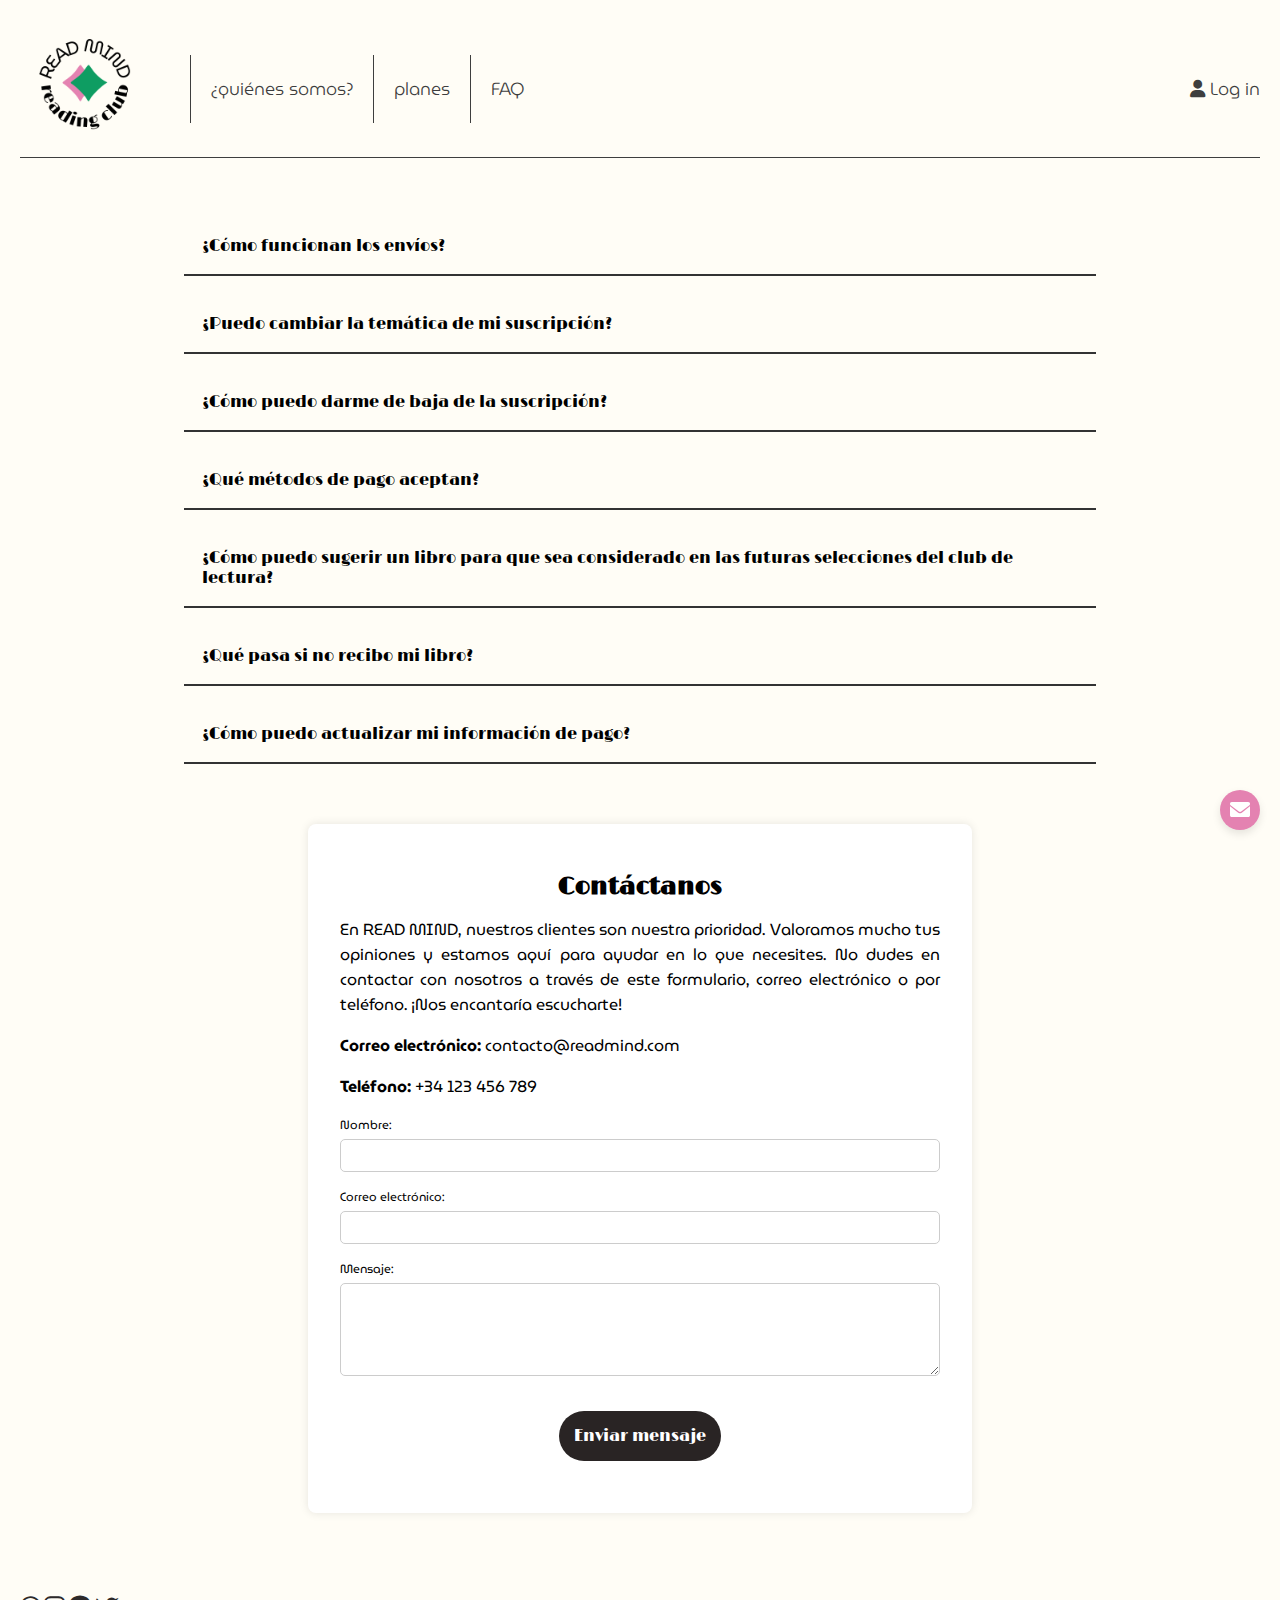
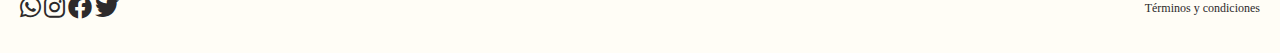
==== commit 4de347d2: "act" ====
--- a/contacto.html
+++ b/contacto.html
@@ -21,13 +21,13 @@
     <header class="header">
         <div class="header__secciones">
             <div class="header__logo">
-                <a href="http://127.0.0.1:5501/index.html"><img src="img/READMIND.png" alt="Logo" class="logo__img"></a>
+                <a href="index.html"><img src="img/READMIND.png" alt="Logo" class="logo__img"></a>
             </div>
             <nav class="nav">
                 <ul class="nav__secciones">
-                    <li class="nav__item"><a href="http://127.0.0.1:5501/quienessomos.html" class="nav__link">¿quiénes somos?</a></li>
-                    <li class="nav__item"><a href="http://127.0.0.1:5501/planes.html" class="nav__link">planes</a></li>
-                    <li class="nav__item"><a href="http://127.0.0.1:5501/contacto.html" class="nav__link">FAQ</a></li>
+                    <li class="nav__item"><a href="quienessomos.html" class="nav__link">¿quiénes somos?</a></li>
+                    <li class="nav__item"><a href="planes.html" class="nav__link">planes</a></li>
+                    <li class="nav__item"><a href="contacto.html" class="nav__link">FAQ</a></li>
                 </ul>
             </nav>
         </div>
@@ -43,9 +43,9 @@
         <div class="header__secciones-movil">
             <nav class="nav__movil">
                 <ul class="nav__secciones-movil">
-                    <li class="nav__item-movil"><a href="http://127.0.0.1:5501/quienessomos.html" class="nav__link-movil">¿Quiénes somos?</a></li>
-                    <li class="nav__item-movil"><a href="http://127.0.0.1:5501/planes.html" class="nav__link-movil">Planes</a></li>
-                    <li class="nav__item-movil"><a href="http://127.0.0.1:5501/contacto.html" class="nav__link-movil">FAQ</a></li>
+                    <li class="nav__item-movil"><a href="quienessomos.html" class="nav__link-movil">¿Quiénes somos?</a></li>
+                    <li class="nav__item-movil"><a href="planes.html" class="nav__link-movil">Planes</a></li>
+                    <li class="nav__item-movil"><a href="contacto.html" class="nav__link-movil">FAQ</a></li>
                 </ul>
             </nav>
             
@@ -116,7 +116,7 @@
             <p>Tu mensaje ha sido enviado con éxito. Nos pondremos en contacto contigo en el menor tiempo posible. ¡Gracias!</p>
         </div>
     </div>
-    <a href="http://127.0.0.1:5501/contacto.html#contact__form-title" class="icon__contacto">
+    <a href="contacto.html#contact__form-title" class="icon__contacto">
         <i class="fas fa-envelope"></i>
     </a>
     <a href="#" class="icon__scroll">
--- a/css/styles.css
+++ b/css/styles.css
@@ -51,12 +51,13 @@
     flex-wrap: wrap;
     justify-content: space-between;
     align-items: center;
-    font-family: "MuseoModerno", sans-serif;
+    font-family: var(--font-family-primary);
     font-optical-sizing: auto;
     font-weight: 300;
     font-style: normal;
     border-bottom: .0625rem solid rgb(62, 62, 62);
     position: relative;
+    font-size: 1rem;
     
 }
 
@@ -82,12 +83,13 @@
     padding: 1.25rem;
     border-left: .0625rem solid rgb(62, 62, 62);
     
+    
 }
 
 .nav__link {
     color: rgb(62, 62, 62);
     text-decoration: none;
-    font-size: 1rem;
+    font-size: 1.1rem;
    
 }
 
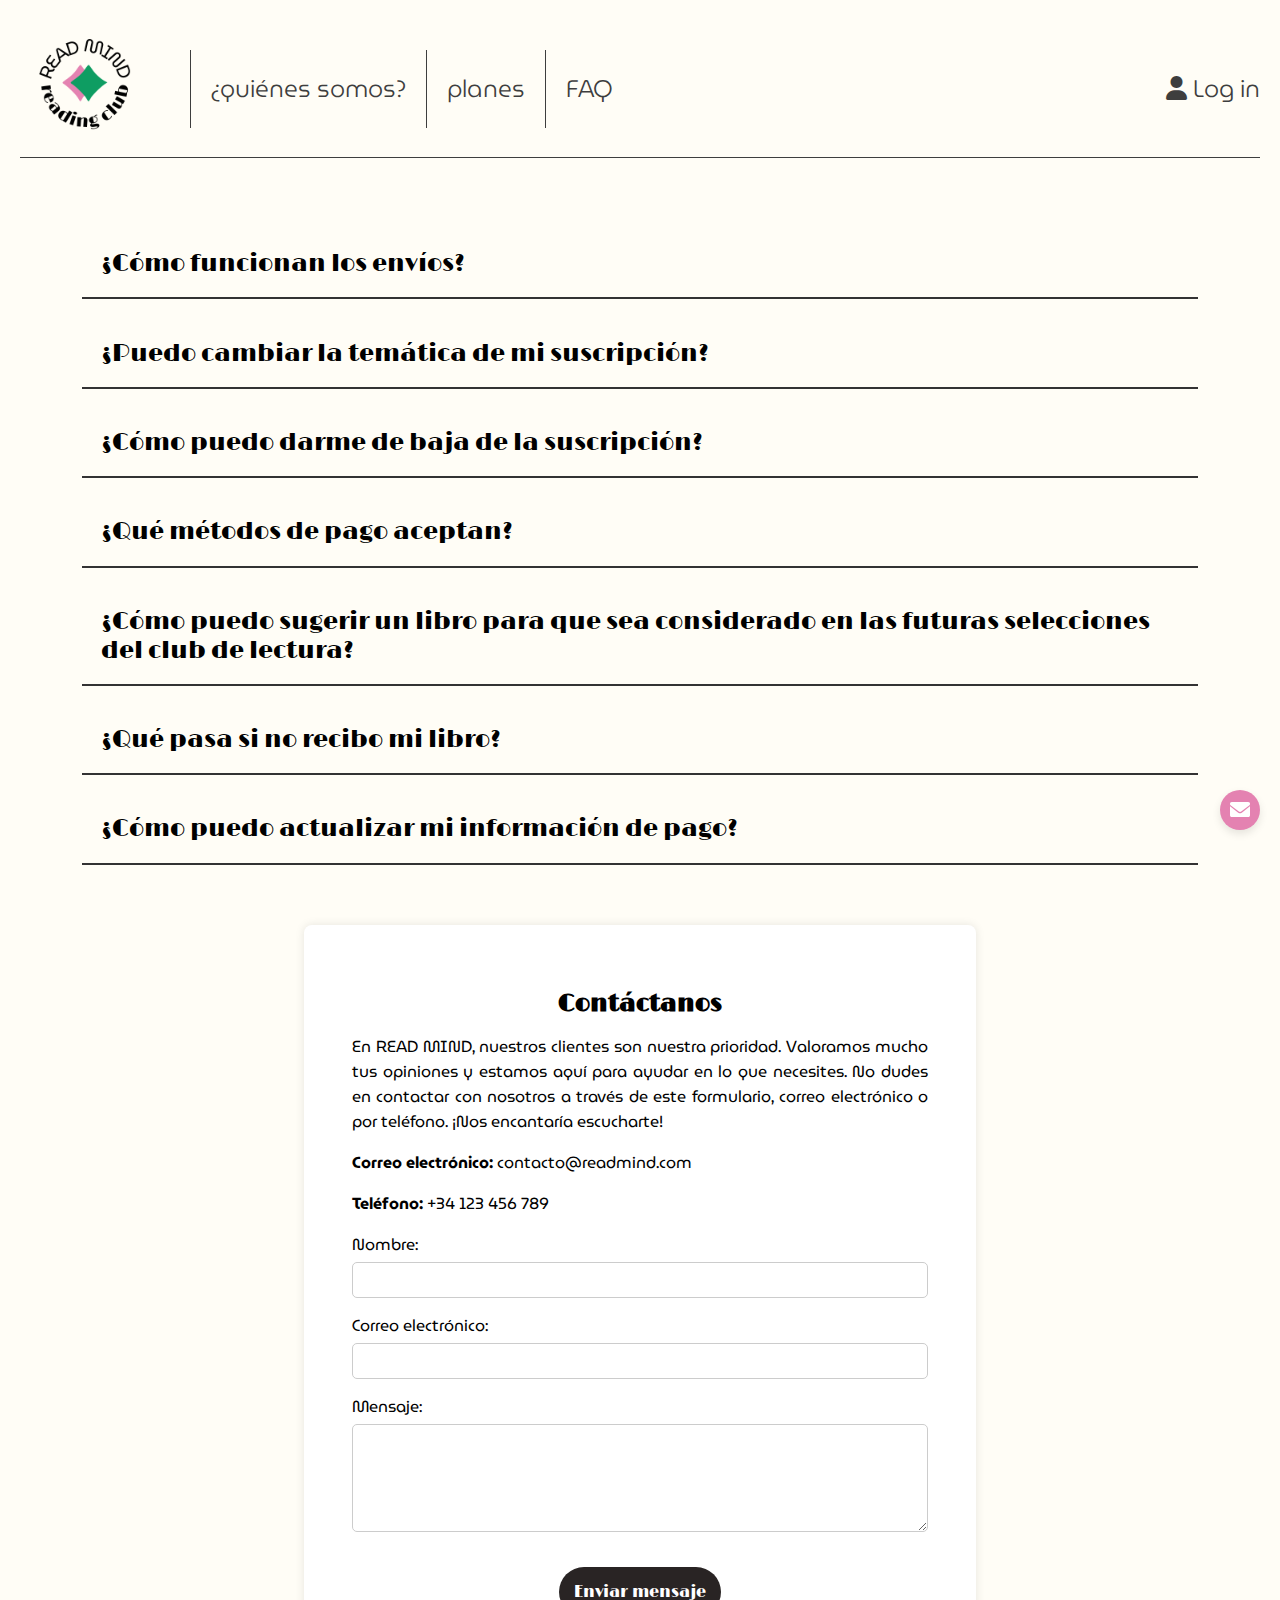
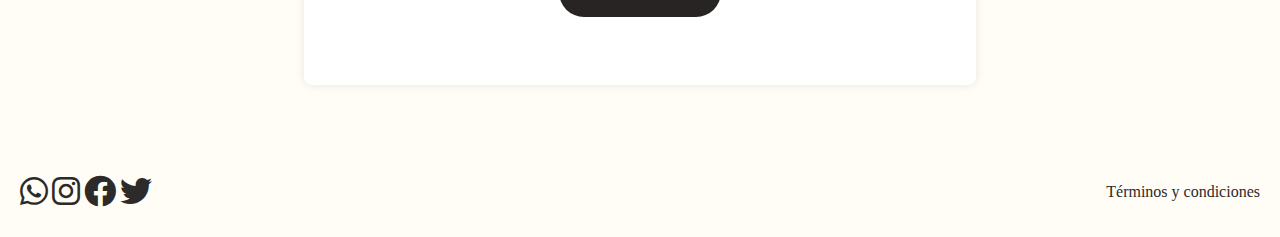
==== commit d6b4cd95: "fg" ====
--- a/contacto.html
+++ b/contacto.html
@@ -18,6 +18,7 @@
     <script src="js/scroll.js"></script>
 </head>
 <body>
+    <!-- Header común a todas las páginas -->
     <header class="header">
         <div class="header__secciones">
             <div class="header__logo">
@@ -40,18 +41,23 @@
         <button class="header__button" aria-label="Abrir menú">
             <i class="fas fa-bars"></i>
         </button>
+        <!-- Header formato móvil -->
         <div class="header__secciones-movil">
             <nav class="nav__movil">
                 <ul class="nav__secciones-movil">
-                    <li class="nav__item-movil"><a href="quienessomos.html" class="nav__link-movil">¿Quiénes somos?</a></li>
-                    <li class="nav__item-movil"><a href="planes.html" class="nav__link-movil">Planes</a></li>
-                    <li class="nav__item-movil"><a href="contacto.html" class="nav__link-movil">FAQ</a></li>
+                    <li class="nav__item-movil"><a href="quienessomos.html"
+                            class="nav__link-movil">¿Quiénes somos?</a></li>
+                    <li class="nav__item-movil"><a href="planes.html"
+                            class="nav__link-movil">Planes</a></li>
+                    <li class="nav__item-movil"><a href="contacto.html"
+                            class="nav__link-movil">FAQ</a></li>
                 </ul>
             </nav>
             
         </div>
     </header>
 <main class="main">
+    <!-- Acordeón reutilizable -->
         <div class="acordeon">
             <button class="acordeon__item">¿Cómo funcionan los envíos?</button>
             <div class="acordeon__info">
@@ -89,6 +95,7 @@
             </div>
         </div>
     </div>
+    <!-- formulario reutilizable, con todo lo necesario para verificarse -->
     <div class="contactform__container">
         <h1 class="form__h1">Contáctanos</h1>
         <div class="contact__info">
@@ -97,6 +104,7 @@
         <p><strong>Correo electrónico:</strong> contacto@readmind.com</p>
         <p><strong>Teléfono:</strong> +34 123 456 789</p>
     </div>
+    <!-- añadimos url donde se almacenan nuestros datos -->
         <form action="https://ecampus.rocks/test-forms.php" method="get" id="contact__form" class="contact__form">
             <div class="form__grupo">
                 <label for="nombre" class="form__etiqueta">Nombre:</label>
@@ -123,7 +131,7 @@
         <i class="fas fa-arrow-up"></i>
     </a>
         </main>
-    
+    <!-- footer común a todas nuestras páginas -->
         <footer class="footer">
             
             <div class="footer__icons">
--- a/css/styles.css
+++ b/css/styles.css
@@ -1,10 +1,13 @@
-body{
+/* CONSIDERACIONES A TENER EN CUENTA: Este código está con algunas de las medidas modificadas por la extensión px to rem, que ayuda a realizar las equivalencias de manera ágil y eficaz. */
+/* ESTILOS GLOBALES */
+
+body {
     --font-family-primary: "museomoderno", sans-serif;
     --font-family-secondary: "limelight", serif;
     --font-family-third: "italiana";
-    --color-primary:rgb(228, 130, 177);
+    --color-primary: rgb(228, 130, 177);
     --color-secondary: rgb(14, 157, 98);
-    --color-text:  rgb(45, 42, 42);
+    --color-text: rgb(45, 42, 42);
     --color-background: rgb(255, 253, 246);
 }
 
@@ -14,37 +17,58 @@
     display: flex;
     flex-direction: column;
     background-color: var(--color-background);
-    font-size: .75rem;
     min-height: 100vh;
-    scrollbar-width: thin; /* Ancho de la barra de desplazamiento */
-    scrollbar-color: var(--color-secondary); /* Color de la barra de desplazamiento y del track */
-}
-
-  
-/* Estilo para navegadores basados en Trident/EdgeHTML (Internet Explorer y Edge antiguo) */
+    scrollbar-width: thin;
+
+    scrollbar-color: var(--color-secondary);
+   
+}
+
+input,
+button,
+textarea,
+select {
+    font: inherit;
+}
+
+
+/* Estilos para la scrollbar extraído de https://www.campusmvp.es/recursos/post/como-personalizar-los-estilos-css-de-las-barras-de-scroll.aspx */
+
 body::-ms-scrollbar {
     width: 10px;
-    
+
 }
 
 body::-ms-scrollbar-track {
-    background:var(--color-background);}
+    background: var(--color-background);
+}
 
 ::-webkit-scrollbar {
-    width: 10px; /* Ancho de la barra de desplazamiento */
+    width: 10px;
 
 }
 
 ::-webkit-scrollbar-track {
-    background:var(--color-background); /* Color del track de la barra de desplazamiento */
+    background: var(--color-background);/
 }
 
 ::-webkit-scrollbar-thumb {
-    background-color: #0E9D62; /* Color de la barra de desplazamiento */
-    border-radius: .625rem; /* Redondeado de la barra de desplazamiento */
-    border: 2px solid  rgb(255, 253, 246); /* Borde alrededor de la barra de desplazamiento */
-}
-
+    background-color: #0E9D62;
+    border-radius: .625rem;
+    border: 2px solid rgb(255, 253, 246);
+}
+
+.destacado {
+    font-family: var(--font-family-primary);
+    font-weight: 400;
+}
+
+.logo__img {
+    width: 6.25rem;
+    margin: .9375rem;
+}
+
+/* ESTILOS HEADER  */
 .header {
     display: flex;
     color: var(--color-text);
@@ -57,57 +81,55 @@
     font-style: normal;
     border-bottom: .0625rem solid rgb(62, 62, 62);
     position: relative;
-    font-size: 1rem;
-    
-}
-
-
-.logo__img{
-    width: 6.25rem;
-    margin: .9375rem;
-}
+
+
+}
+
 
 .nav__secciones {
     justify-content: center;
-      list-style: none;
-      display: flex;
-      flex-wrap: wrap;
-      font-size: 1rem;
-      margin-left: auto; /* Mueve los elementos a la derecha en pantallas grandes */
-    
-  }
-
-  
+    list-style: none;
+    display: flex;
+    flex-wrap: wrap;
+    font-size: 1rem;
+    margin-left: auto;
+
+}
+
+
 
 .nav__item {
     padding: 1.25rem;
     border-left: .0625rem solid rgb(62, 62, 62);
-    
-    
+
+
 }
 
 .nav__link {
     color: rgb(62, 62, 62);
     text-decoration: none;
-    font-size: 1.1rem;
-   
+    font-size: 1rem;
+
 }
 
 .nav__link:hover {
-    
+
     font-weight: 600;
-    
-}
-
-
-
-
-.header__secciones{
+
+}
+
+.header__logo {
+    flex-shrink: 0;
+}
+
+
+
+.header__secciones {
     display: flex;
     flex-direction: row;
     justify-content: space-between;
     align-items: center;
-    
+
 }
 
 .header__button {
@@ -116,22 +138,23 @@
     border: none;
     font-size: 1.5rem;
     cursor: pointer;
-    
-  
-
-}
-
+
+
+
+}
 
 
 .header__secciones-movil {
     display: none;
     position: absolute;
-    top: 100%; /* Posiciona el menú desplegable debajo del header */
+    top: 100%;
     left: 0;
     width: 100%;
-    background-color:var(--color-background); /* Fondo blanco para el menú desplegable */
-    box-shadow: 0rem .5rem 1rem 0rem rgba(0,0,0,0.2); /* Sombra */
-    z-index: 1; /* Asegura que esté encima del contenido */
+    background-color: var(--color-background);
+    box-shadow: 0rem .5rem 1rem 0rem rgba(0, 0, 0, 0.2);
+    z-index: 1;
+    padding: 0;
+
 
 }
 
@@ -141,17 +164,18 @@
     flex-direction: column;
     align-items: center;
     position: absolute;
-    top: 100%; /* Posiciona el menú desplegable debajo del header */
+    top: 100%;
     left: 0;
     width: 100%;
-    background-color: var(--color-background); /* Fondo blanco para el menú desplegable */
-    z-index: 1; /* Asegura que esté encima del contenido */
-    border-bottom: .0625rem solid var(--color-text);}
+    background-color: var(--color-background);
+    z-index: 1;
+    border-bottom: .0625rem solid var(--color-text);
+}
 
 .nav__item-movil {
     list-style: none;
     margin: .625rem 0;
-    text-align: center; /* Centra los elementos */
+    text-align: center;
 }
 
 .nav__link-movil {
@@ -159,198 +183,66 @@
     text-decoration: none;
     font-size: 1rem;
     padding: .625rem 1.25rem;
-    display: block; /* Asegura que los enlaces ocupen todo el ancho */}
-
-    .nav__link-movil:hover {
-        font-weight: 600;
-    }
-    
+    display: block;
+}
+
+.nav__link-movil:hover {
+    font-weight: 600;
+}
+
+
 
 .main {
     flex: 1;
     padding: 1.875rem;
     text-align: center;
     display: flex;
-   align-items: center;
+    align-items: center;
     flex-direction: column;
     margin: 1.25rem;
     justify-content: center;
-  
-
-}
-
-
-.main__encabezado{
-  font-size: 1.5rem;
-    font-family: var(--font-family-secondary);
-    text-align: justify
-
-}
-.intro__texto{
-    font-size: 1.5rem;
-    font-family: "musemoderno";
-    font-weight: 300;
-    line-height: 150%;
-    flex-wrap: wrap;
-    margin: 1.25rem;
-    text-align: justify;
-    text-justify: inter-word;
-    
-
-}
-.intro{
-    width: 80%;
-    min-width: 18.75rem;
-}
-
-.main-imgsec{
-    width: 20%;
-    height: 20%;
-
-}
-
-.quienessomos__box{
+    margin: 2rem;
+
+
+}
+
+/* ESTILOS FOOTER  */
+.footer {
+    background-color: var(--color-background);
+    color: rgb(41, 36, 36);
     display: flex;
     flex-direction: row;
-}
-
-.main__quienessomos{
-    display: flex;
-    flex-direction: column;
-    justify-content: center;
-    align-items:center;
-
-}
-.quienessomos__text{
-    display: flex;
-    justify-content: center;
-    flex-direction: column;
-    width: 80%;
-    min-width: 18.75rem;
-    
-}
-
-.quienessomos__p{ 
-    font-size: 1.25rem;
-    font-family: var(--font-family-primary);
-    text-align:center;
-    font-weight: 200;
-    line-height: 150%;
-    flex-wrap: wrap;
-    margin: 1.25rem 0 3.125rem 0;
-    max-width: 64.375rem;
-    text-align: justify;
-    
-
-}
-
-.newsletter {
-    padding: 1.25rem;
-    border-radius: 1.5625rem 0rem 1.5625rem 0rem;
-    text-align: center;
-    background-color: rgba(126, 212, 139, 0.5); /* Color de fondo con opacidad */
-    box-shadow: 0 0 .625rem rgba(0, 0, 0, 0.1); /* Sombra */
-    max-width: 21.875rem;
-    
-
-    
-    
-
-}
-.newsletter h2 {
-    margin-bottom: 1.25rem;
-    font-size: 1.5rem;
-    color: #333;
-    font-family: var(--font-family-secondary);
-}
-
-.newsletter p{
-    font-family: var(--font-family-primary);
-    font-size: 1rem;
-}
-.newsletter input[type="email"] {
-    width: calc(100% - 6.25rem);
-    padding: .625rem;
-    margin-bottom: 1.25rem;
-    border: .0625rem solid #ccc;
-    border-radius: 1.5625rem;
-    background-color: rgba(255, 253, 246);
-}
-.newsletter input[type="submit"] {
-    background-color: rgb(62, 62, 62); 
-    color: #fff;
-    border: none;
-    padding: .625rem 1.25rem;
-    border-radius: 1.5625rem;
-    cursor: pointer;
-    font-size: 1rem;
-    font-family: var(--font-family-secondary);
-}
-.newsletter input[type="submit"]:hover {
+    justify-content: space-between;
+    align-items: center;
+    margin-right: 3.125rem;
+    min-width: 100%;
+    height: 3.125rem;
+
+}
+
+.footer a {
+    color: var(--color-text);
+    text-decoration: none;
+
+
+}
+
+/* ELEMENTOS REUTILIZADOS EN VARIOS HTML */
+
+.icono_logo {
+    margin: 0 10px;
+    width: 15px;
+}
+
+.button__form:hover {
     background-color: var(--color-primary);
     box-shadow: 0 0 .4375rem .0625rem var(--color-primary);
 }
 
-.main__parteinferior{
-    display: flex;
-    flex-direction: row;
-    justify-content: space-evenly;
-    align-items: center;
-    width: 80%;
-    flex-wrap: wrap;
-    
-}
-
-.intro__ilustracion{
-    width: 100%;
-} 
-
-.newsletter__img{
-    max-width: 30%;
-    
-}
-
-.destacado{
-    font-family: var(--font-family-primary);
-    font-weight: 400;
-}
-
- .proceso{
-    margin-top: 3.125rem;
-    display: flex;
-    justify-content: center;
-    flex-wrap: wrap;
-
-} 
-
-.proceso__item{
-    width: 18.75rem;
-    padding: 1.25rem;
-   
-}
-
-.button__form{
-    margin: 1.25rem;
-    background-color: rgb(41, 36, 36);
-    font-size: 1rem;
-    padding: .9375rem;
-    border-radius: 1.5625rem;
-    color: white;
-    text-decoration: none;
-    font-family: var(--font-family-secondary);
-    border: none;
-
-}
-
-.button__form:hover{
-    background-color: var(--color-primary);
-    box-shadow: 0 0 .4375rem .0625rem var(--color-primary);
-}
-
-
-
-.button{
-   
+
+
+.button {
+
     margin: 1.25rem;
     background-color: rgb(41, 36, 36);
     font-size: 1.13rem;
@@ -360,16 +252,18 @@
     text-decoration: none;
     font-family: var(--font-family-secondary);
 
-   
-    
-}
-
-.button:hover{
+
+
+}
+
+.button:hover {
     background-color: var(--color-primary);
     box-shadow: 0 0 .4375rem .0625rem var(--color-primary);
 }
 
-.main__cita{
+/* Estilo cita reutilizada en index y slider del html quienessomos.html */
+
+.main__cita {
     display: flex;
     flex-direction: column;
     justify-content: center;
@@ -381,63 +275,55 @@
 
 }
 
-.slider__info{
-    font-size: 1rem;
-    text-align: justify;
-    font-family: var(--font-family-primary);
-    font-weight: 300;
-}
-
-.main__autor{
+
+
+.main__autor {
     font-family: var(--font-family-third);
     font-size: .8rem;
-    text-align:end;
-    
-
-
-}
-
-.main__p{
+    text-align: end;
+
+
+
+}
+
+.main__p {
     font-family: var(--font-family-primary);
     font-size: 1rem;
     font-style: italic;
 }
 
-.footer {
-    background-color: var(--color-background);
-    color: rgb(41, 36, 36);
-    display: flex;
-    flex-direction: row;
-    justify-content: space-between;
-    align-items: center;
-    margin-right: 3.125rem;
-    min-width: 100%;
-    height: 3.125rem;
-    
-  }
-
- .footer a {
-     color: var(--color-text);
-     text-decoration: none;
-    
-     
- }
+
+
+/* ESTILOS SLIDER */
+
+.slider__info {
+    font-size: 1rem;
+    text-align: justify;
+    font-family: var(--font-family-primary);
+    font-weight: 300;
+}
+
 .slider__container {
+
     width: 100%;
     max-width: 75rem;
     overflow: hidden;
     position: relative;
-    margin: 0 auto; /* Centra el contenedor */
-    
+    margin: 0 auto;
+  
+
+
 }
 
 .slider {
     display: flex;
     transition: transform 0.2s ease-in-out;
-    }
+
+
+}
 
 .slider__card {
-    flex: 0 0 33.33%; /* Tres tarjetas por fila */
+    flex: 0 0 auto;
     box-sizing: border-box;
     padding: 1.25rem;
     text-align: center;
@@ -446,9 +332,9 @@
 
     margin: .625rem;
     border-radius: 1.5625rem 0rem 1.5625rem 0rem;
-    max-width: 18.75rem; /* Ancho máximo ajustado */
-    min-width: 12.5rem; /* Ancho mínimo para evitar problemas */
-    
+    max-width: 18.75rem;
+    min-width: 18.75rem;
+
 }
 
 .slider__card img {
@@ -457,9 +343,8 @@
     border-radius: 50%;
     margin-bottom: .625rem;
     object-fit: cover;
-    /* border: .625rem solid var(--color-primary); Borde con color */
     box-shadow: 0 0 .4375rem .0625rem var(--color-primary);
-    
+
 }
 
 .slider__card h3 {
@@ -492,18 +377,14 @@
     outline: none;
 }
 
-
-.icono_logo {
-    margin: 0 10px;
-    width: 15px;
-}
+/* ESTILO PESTAÑAS REUTILIZADAS EN INDEX, PLANES Y FAQ */
 
 .tabs {
     width: 670px;
-    height: 260px; 
+    height: 260px;
     padding: 20px;
     padding-bottom: 70px;
-    flex-direction: column;    
+    flex-direction: column;
     background-color: var(--color-background);
     border-bottom: 2px solid var(--color-secondary);
     display: flex;
@@ -518,7 +399,7 @@
 
 
 
-.tabs-buttons{
+.tabs-buttons {
     width: 100%;
     display: flex;
     flex-direction: row;
@@ -527,27 +408,56 @@
     gap: 30px;
     cursor: pointer;
     justify-content: space-between;
-   
-    
+
+
 }
 
 .tabs-contenido {
-    min-height: 300px; /* Ajusta esta altura según tus necesidades */
+    min-height: 300px;
     display: none;
     padding: 20px;
     box-sizing: border-box;
-  
-}
-
-.tabs-contenido ul{
+
+}
+
+.tabs-contenido ul {
     padding: 0;
     margin: 0 0 20px 0;
 }
 
 
 
+.tabs-button {
+    margin-bottom: 20px;
+    display: flex;
+    justify-content: center;
+    align-items: center;
+    border-bottom: 2px solid var(--color-secondary);
+    ;
+    width: 200px;
+    height: 40px;
+    background-color: var(--color-background);
+    color: var(--color-text);
+
+
+
+}
+
+.tabs-button-active {
+
+    font-weight: bold;
+    font-size: 1.2rem;
+    border-bottom: 4px solid var(--color-primary);
+    background-color: var(--color-primary);
+
+    color: var(--color-background);
+}
+
+
+
+
 .u-visible {
-    display:block;
+    display: block;
     font-family: var(--font-family-primary);
     font-size: 1rem;
     color: var(--color-text);
@@ -555,187 +465,15 @@
     display: flex;
     flex-direction: column;
     align-items: center;
-    
-   
-    
-   
-
-}
-
-.button__precio{
-   
-    margin-bottom: 2rem;
-    background-color: rgb(41, 36, 36);
-    font-size: 1rem;
-    padding: .800rem;
-    border-radius: 1.5625rem;
-    color: white;
-    text-decoration: none;
-    font-family: var(--font-family-secondary);
-
-
-   
-    
-}
-
-.button__precio:hover{
-    background-color: var(--color-primary);
-    box-shadow: 0 0 .4375rem .0625rem var(--color-primary);
-}
-
-
-
-.tabs-button {
-    margin-bottom: 20px;
-    display: flex;
-    justify-content: center;
-    align-items: center;
-    border-bottom: 2px solid var(--color-secondary);;
-    width: 200px;
-    height: 40px;
-    background-color: var(--color-background); /* Fondo de los botones por defecto */
-    color: var(--color-text); /* Color del texto por defecto */
-   
- 
-
-}
-.tabs-button-active{
-    
-    font-weight: bold;
-    font-size: 1.2rem;
-    border-bottom:  4px solid var(--color-primary);
-    background-color: var(--color-primary);
-
-color: var(--color-background); /* Color del texto del botón activo */
-}
-
-
-.precio{
-    font-family: var(--font-family-secondary);
-    color: var(--color-secondary);
-    font-size: 1.5rem;
-}
-.container__plans{
-    padding: 1.25rem;
-    display: flex;
-    flex-direction: column;
-    width: 80%;
-    margin-top: .625rem;
-    font-family: var(--font-family-primary);
-    
-  
-}
-
-.container__plans--h1{
-    font-family: 'Limelight', cursive;
-    color: #333;
-    text-align: center;
-    font-size: 1.5rem;
-    margin-bottom: 1.25rem;
-   
-}
-
-.acordeon__container{
-    width: 100%;
-
-}
-
-.acordeon__h2{
-    font-family: 'Limelight', cursive;
-    color: #333;
-    font-size: 1.125rem;
-    margin-top: .625rem;
-
-}
-
-.descripcion {
-    font-size: 1rem;
-    line-height: 1.6;
-    color: var(--color-text);
-    font-family: var(--font-family-primary);
-    text-align:justify;
-}
-
-.plan {
-    margin-bottom: 1.25rem;
-    display: flex;
-    flex-direction: column;
-    align-items: flex-start;
-}
-
-.plan__h2 {
-    font-family: 'Limelight', cursive;
-    color: #333;
-    font-size: 1.5rem;
-    margin-top: 1.25rem;
-}
-
-.acordeon__item {
-  background-color: var(--color-background);
-   cursor: pointer;
-    padding: 1.125rem;
-    width: 80%;
-    text-align: left;
-    font-size: 1rem;
-    
-    font-family: var(--font-family-secondary);
-    flex-direction: column;
-    
-    display: flex;
-    justify-content: start;
-    align-items: start;
-    margin: .625rem;
-   border: none;
-   border-bottom: .125rem solid #333;
-  
-}
-
-.acordeon__item:hover {
-   
-    border-bottom: .125rem solid var(--color-primary);
-    
-}
-
-.acordeon{
-    display: flex;
-    flex-direction: column;
-    justify-content: center;
-    align-items: center;
-    margin-bottom: 1.25rem;
-
-}
-.acordeon{
-    width: 100%;
-    margin-bottom: 1.875rem;
-    
-    
-    
-}
-.acordeon__info {
-    display: none;
-    padding:  .9375rem;
-    
-    overflow: hidden;
-    font-family: var(--font-family-primary);
-    font-size: 1rem;
-    border-radius: .625rem;
-    text-align: justify;
-    width: 80%;
-    
-}
-
-.acordeon__info p {
-    margin-top: 0;
-}
-
-.acordeon__info.active {
-    display: block;
-
-}
-
-.faq-title{
-    font-family: var(--font-family-secondary);
-}
+
+
+
+
+
+}
+
+
+/* ESTILO FORMULARIOS */
 
 .form__container {
     background-color: #fff;
@@ -764,11 +502,11 @@
     text-align: left;
 }
 
-.form__grupo h2{
-    font-family: var(--font-family-secondary);
-}
-
-.form__grupo--check{
+.form__grupo h2 {
+    font-family: var(--font-family-secondary);
+}
+
+.form__grupo--check {
     display: flex;
     flex-direction: row;
 
@@ -785,7 +523,7 @@
     padding: .5rem;
     border: .0625rem solid #cccccc;
     border-radius: .3125rem;
-    box-sizing:content-box;
+    box-sizing: content-box;
 }
 
 .mensaje__error {
@@ -810,7 +548,7 @@
     font-family: var(--font-family-secondary);
 }
 
-.unico__genero--cancel{
+.unico__genero--cancel {
     margin: 1.25rem;
     font-size: 1rem;
     padding: .9375rem;
@@ -818,10 +556,10 @@
     text-decoration: none;
     font-family: var(--font-family-secondary);
     background-color: #c87d2d;
-    
-}
-
-.confirmacion{
+
+}
+
+.confirmacion {
     display: none;
     background-color: #e7f3fe;
     padding: 1rem;
@@ -836,17 +574,8 @@
     box-shadow: 0 0 .4375rem .0625rem var(--color-primary);
 }
 
-/* .confirmation-message {
-    text-align: center;
-    margin-top: 1.25rem;
-    background-color: #e7f3fe;
-    
-    padding: .625rem;
-    border: .0625rem solid #bce8f1;
-    border-radius: .3125rem;
-} */
-
-.genre-select {
+
+.seleccionar__genero {
     margin-bottom: .625rem;
 }
 
@@ -855,11 +584,13 @@
     padding: 1.25rem;
     border-radius: .625rem;
     box-shadow: 0 .125rem .625rem rgba(0, 0, 0, 0.1);
-    width: 18.75rem;
+    max-width: 36rem;
+    min-width: 18.75rem;
     display: flex;
     flex-direction: column;
     justify-content: center;
     align-items: center;
+    width: 600px;
 }
 
 .login__h1 {
@@ -901,11 +632,12 @@
     color: white;
     text-decoration: none;
     font-family: var(--font-family-secondary);
-    
-}
-
-.login__p{
-    font-family: var(--font-family-primary);
+
+}
+
+.login__p {
+    font-family: var(--font-family-primary);
+    text-align: center;
 }
 
 .unico__genero:hover {
@@ -919,28 +651,18 @@
     font-family: var(--font-family-primary);
 }
 
-.forgot__password  a {
+.forgot__password a {
     color: var(--color-text);
     text-decoration: none;
-    
-}
-
-/* .confirmacion{
-    text-align: center;
-    margin-top: 1.25rem;
-    background-color: #e7f3fe;
-    color: #31708f;
-    padding: .625rem;
-    border: .0625rem solid #bce8f1;
-    border-radius: .3125rem;
-}
- */
+
+}
+
 
 .contactform__container {
-    max-width: 37.5rem;
+    max-width: 36rem;
     min-width: 18.75rem;
     margin: 1.25rem;
-    padding: 2rem;
+    padding: 3rem;
     background-color: #fff;
     border-radius: .5rem;
     box-shadow: 0 0 .625rem rgba(0, 0, 0, 0.1);
@@ -948,7 +670,7 @@
 
 
 
-.contact__info{
+.contact__info {
     font-family: var(--font-family-primary);
     text-align: justify;
     font-size: 1rem;
@@ -956,7 +678,7 @@
 
 
 
-.icon__contacto{
+.icon__contacto {
     position: fixed;
     bottom: 4.375rem;
     right: 1.25rem;
@@ -973,8 +695,8 @@
     transition: background-color 0.3s, transform 0.3s;
 }
 
-.icon__contacto:hover{
-     background-color: var(--color-primary);
+.icon__contacto:hover {
+    background-color: var(--color-primary);
     box-shadow: 0 0 .4375rem .0625rem var(--color-primary);
 
 }
@@ -993,7 +715,8 @@
     border-radius: 50%;
     box-shadow: 0rem .25rem .5rem rgba(0, 0, 0, 0.1);
     z-index: 1000;
-    display: none; /* La ocultamos inicialmente */
+    display: none;
+    /* La ocultamos inicialmente */
     transition: background-color 0.3s, transform 0.3s;
 }
 
@@ -1002,54 +725,418 @@
     box-shadow: 0 0 .4375rem .0625rem var(--color-primary);
 }
 
+/* ------------------------------------ */
+/*      ESTILOS INDEX.HTML */
+/* ------------------------------------ */
+
+.main__encabezado {
+    font-size: 1.5rem;
+    font-family: var(--font-family-secondary);
+    text-align: center;
+
+}
+
+.intro__texto {
+    font-size: 1.5rem;
+    font-family: var(--font-family-primary);
+    font-weight: 300;
+    line-height: 150%;
+    flex-wrap: wrap;
+    margin: 1.25rem;
+    text-align: justify;
+    text-justify: inter-word;
+
+
+}
+
+
+.intro {
+    width: 100%;
+    min-width: 18.75rem;
+}
+
+/* ESTILOS NEWSLETTER */
+
+.newsletter {
+    padding: 1.25rem;
+    border-radius: 1.5625rem 0rem 1.5625rem 0rem;
+    text-align: center;
+    background-color: rgba(126, 212, 139, 0.5);
+    box-shadow: 0 0 .625rem rgba(0, 0, 0, 0.1);
+    max-width: 21.875rem;
+
+}
+
+.newsletter h2 {
+    margin-bottom: 1.25rem;
+    font-size: 1.5rem;
+    color: #333;
+    font-family: var(--font-family-secondary);
+}
+
+.newsletter p {
+    font-family: var(--font-family-primary);
+    font-size: 1rem;
+}
+
+.newsletter input[type="email"] {
+    width: calc(100% - 6.25rem);
+    padding: .625rem;
+    margin-bottom: 1.25rem;
+    border: .0625rem solid #ccc;
+    border-radius: 1.5625rem;
+    background-color: rgba(255, 253, 246);
+}
+
+.newsletter input[type="submit"] {
+    background-color: rgb(62, 62, 62);
+    color: #fff;
+    border: none;
+    padding: .625rem 1.25rem;
+    border-radius: 1.5625rem;
+    cursor: pointer;
+    font-size: 1rem;
+    font-family: var(--font-family-secondary);
+}
+
+.newsletter input[type="submit"]:hover {
+    background-color: var(--color-primary);
+    box-shadow: 0 0 .4375rem .0625rem var(--color-primary);
+}
+
+.newsletter__img {
+    max-width: 30%;
+
+}
+
+.main__parteinferior {
+    display: flex;
+    flex-direction: row;
+    justify-content: space-evenly;
+    align-items: center;
+    width: 100%;
+    flex-wrap: wrap;
+
+}
+
+.intro__ilustracion {
+    width: 100%;
+}
+
+/* ESTILO ILUSTRACIONES PROCESO */
+.proceso {
+    margin-top: 3.125rem;
+    display: flex;
+    justify-content: center;
+    flex-wrap: wrap;
+
+}
+
+.proceso__item {
+    width: 15rem;
+    padding: 1rem;
+
+}
+
+/* ------------------------------------ */
+/*      ESTILOS QUIENESSOMOS.HTML */
+/* ------------------------------------ */
+
+.quienessomos__box {
+    display: flex;
+    flex-direction: row;
+    align-items: center;
+    justify-content: center;
+    width: 100%;
+}
+
+.main__quienessomos {
+    display: flex;
+    flex-direction: column;
+    justify-content: center;
+    align-items: center;
+
+}
+
+.main__img-lateral {
+    width: 20%;
+    height: 20%;
+
+}
+
+.quienessomos__text {
+    display: flex;
+    justify-content: center;
+    flex-direction: column;
+    width: 80%;
+    min-width: 18.75rem;
+
+}
+
+.quienessomos__p {
+    font-size: 1.25rem;
+    font-family: var(--font-family-primary);
+    text-align: center;
+    font-weight: 200;
+    line-height: 150%;
+    flex-wrap: wrap;
+    margin: 1.25rem 0 3.125rem 0;
+    max-width: 64.375rem;
+    text-align: justify;
+
+
+}
+
+
+
+
+.button__form {
+    margin: 1.25rem;
+    background-color: rgb(41, 36, 36);
+    font-size: 1rem;
+    padding: .9375rem;
+    border-radius: 1.5625rem;
+    color: white;
+    text-decoration: none;
+    font-family: var(--font-family-secondary);
+    border: none;
+
+}
+
+/* ------------------------------------ */
+/*      ESTILOS PLANES.HTML */
+/* ------------------------------------ */
+
+
+/* ESTILOS ACORDEON */
+
+.button__precio {
+
+    margin-bottom: 2rem;
+    background-color: rgb(41, 36, 36);
+    font-size: 1rem;
+    padding: .800rem;
+    border-radius: 1.5625rem;
+    color: white;
+    text-decoration: none;
+    font-family: var(--font-family-secondary);
+
+
+
+
+}
+
+.button__precio:hover {
+    background-color: var(--color-primary);
+    box-shadow: 0 0 .4375rem .0625rem var(--color-primary);
+}
+
+
+.precio {
+    font-family: var(--font-family-secondary);
+    color: var(--color-secondary);
+    font-size: 1.5rem;
+}
+
+.container__plans {
+    padding: 1.25rem;
+    display: flex;
+    flex-direction: column;
+    width: 100%;
+    margin-top: .625rem;
+    font-family: var(--font-family-primary);
+
+
+}
+
+.container__plans--h1 {
+    font-family: 'Limelight', cursive;
+    color: #333;
+    text-align: center;
+    font-size: 1.5rem;
+    margin-bottom: 1.25rem;
+
+}
+
+
+.acordeon__container {
+    width: 100%;
+
+}
+
+.acordeon__h2 {
+    font-family: var(--font-family-secondary);
+    color: var(--color-text);
+    font-size: 1.5rem;
+    margin-top: .625rem;
+
+}
+
+.descripcion {
+    font-size: 1rem;
+    line-height: 1.6;
+    color: var(--color-text);
+    font-family: var(--font-family-primary);
+    text-align: justify;
+}
+
+.plan {
+    margin-bottom: 1.25rem;
+    display: flex;
+    flex-direction: column;
+    align-items: flex-start;
+}
+
+.plan__h2 {
+    font-family: 'Limelight', cursive;
+    color: #333;
+    font-size: 1.5rem;
+    margin-top: 1.25rem;
+}
+
+.acordeon__item {
+    background-color: var(--color-background);
+    cursor: pointer;
+    padding: 1.125rem;
+    width: 100%;
+    text-align: left;
+    font-size: 1rem;
+
+    font-family: var(--font-family-secondary);
+    flex-direction: column;
+
+    display: flex;
+    justify-content: start;
+    align-items: start;
+    margin: .625rem;
+    border: none;
+    border-bottom: .125rem solid #333;
+
+}
+
+.acordeon__item:hover {
+
+    border-bottom: .125rem solid var(--color-primary);
+
+}
+
+.acordeon {
+    display: flex;
+    flex-direction: column;
+    justify-content: center;
+    align-items: center;
+    margin-bottom: 1.25rem;
+
+}
+
+.acordeon {
+    width: 100%;
+    margin-bottom: 1.875rem;
+
+
+
+}
+
+.acordeon__info {
+    display: none;
+    padding: .9375rem;
+
+    overflow: hidden;
+    font-family: var(--font-family-primary);
+    font-size: 1rem;
+    border-radius: .625rem;
+    text-align: justify;
+    width: 100%;
+
+}
+
+.acordeon__info p {
+    margin-top: 0;
+}
+
+.acordeon__info.active {
+    display: block;
+
+}
+
+.faq-title {
+    font-family: var(--font-family-secondary);
+}
+
+
+
 @media screen and (max-width: 758px) {
     .header {
-        flex-direction: row; /* Cambia a dirección vertical en pantallas más pequeñas */
-        align-items: center; /* Centra los elementos en dispositivos móviles */
-    }
-
-    /* .header__secciones {
+        flex-direction: row;
+        align-items: center;
+        display: flex;
+    }
+
+    .header__secciones {
+        order: 2;
+
+    }
+
+    .header__login {
+        order: 1;
+        margin-right: -35px;
+
+
+
+    }
+
+    .header__button {
+        order: 3;
+        display: block;
+    }
+
+    .nav__secciones {
+        display: none;
+    }
+
+    .contactform__container {
+        max-width: 33.5rem;
+        min-width: 15.75rem;
+        margin: 1.25rem;
+        padding: 3rem;
+        background-color: #fff;
+        border-radius: .5rem;
+        box-shadow: 0 0 .625rem rgba(0, 0, 0, 0.1);
+    }
+
+    .header__secciones-movil {
+        display: none;
+    }
+
+    .header__secciones-movil.active {
+        position: absolute;
+        top: 100%;
+        left: 0;
+        width: 100%;
+        background-color: var(--color-background);
+        box-shadow: 0rem .5rem 1rem 0rem rgba(0, 0, 0, 0.2);
+        z-index: 1;
         display: flex;
         flex-direction: column;
         align-items: center;
-    } */
-    .header__secciones {
-        order: 2;
-    
-    }
-
-    .header__login {
-        order: 1;
-    }
-
-    .header__button {
-        order: 3;
-        display: block; /* Muestra el botón de m
-
-    .logo__img {
-        order: -1;
-        margin: .625rem auto; /* Centra el logo */
-    }
-
-    .nav__secciones {
-        display: none; /* Oculta la lista de navegación en pantallas pequeñas */
-    }
-
-
-
-    .header__secciones-movil {
-        display: none; /* Inicialmente oculta el menú desplegable */
-    }
-
-    .header__secciones-movil.active {
-        display: flex; /* Muestra el menú desplegable cuando está activo */
-        
-    
-    }
+        justify-content: center;
+
+
+
+
+
+    }
+
+    .nav__secciones-movil {
+        padding: 0;
+
+    }
+
     .main {
-        margin-top: 0; /* Elimina el margen superior para que empiece justo después del header */
-        padding-top: .625rem; /* Añade un espacio superior al contenido principal */
-    }
+        margin-top: 0;
+        padding-top: .625rem;
+    }
+
     .tabs {
         width: 100%;
         height: auto;
@@ -1064,11 +1151,7 @@
         align-items: center;
     }
 
-    .tabs-button {
-        width: 100%;
-        height: 50px;
-        font-size: 0.9rem;
-    }
+
 
     .button__precio {
         font-size: 0.9rem;
@@ -1076,12 +1159,9 @@
     }
 
 
-    .tabs {
-        width: 90%;
-        height: auto;
-        padding: 15px;
-        padding-bottom: 60px;
-        font-size: 0.85rem;
+    .login__container {
+        max-width: 36rem;
+        min-width: 18.75rem;
     }
 
     .tabs-buttons {
@@ -1098,4 +1178,276 @@
         font-size: 1rem;
         padding: .7rem;
     }
-}
+
+    .main__img-lateral {
+        display: none;
+
+    }
+
+    .newsletter {
+        padding: 1rem;
+        max-width: 100%;
+    }
+
+    .newsletter h2 {
+        font-size: 1.25rem;
+    }
+
+    .newsletter p {
+        font-size: 0.875rem;
+    }
+
+    .newsletter input[type="email"] {
+
+        padding: 0.5rem;
+    }
+
+    .newsletter input[type="submit"] {
+        padding: 0.5rem 1rem;
+        font-size: 0.875rem;
+    }
+
+    .newsletter__img {
+        max-width: 30%;
+    }
+
+
+
+
+    .form__container {
+        max-width: 36rem;
+        min-width: 18.75rem;
+        padding: 1rem;
+    }
+
+    .form__h1 {
+        font-size: 1.5rem;
+    }
+
+    .form__grupo {
+        margin-bottom: .75rem;
+    }
+
+    .form__input {
+        padding: .75rem;
+    }
+
+
+    .slider__card {
+        width: 100%;
+        padding: 1rem;
+
+
+    }
+}
+
+@media (min-width: 758px) {
+
+
+    .slider {
+        flex-wrap: nowrap;
+        width: calc(100% * 3);
+    }
+/* se pretende que se muestren unicamente tres tarjeas, sin embargo es ineficaz */
+    .slider__card {
+        flex: 0 0 33.33%;  
+    }
+}
+
+@media screen and (min-width: 1200px) {
+
+    .slider {
+        flex-wrap: nowrap;
+        width: calc(100% * 3);
+    }
+
+    .slider__card {
+        flex: 0 0 33.33%;
+    }
+
+    .nav__link {
+        color: rgb(62, 62, 62);
+        text-decoration: none;
+        font-size: 1.5rem;
+
+    }
+
+
+
+    .proceso__item {
+        width: 22rem;
+        padding: 1.2rem;
+
+    }
+
+    .tabs {
+        width: 800px;
+        padding: 20px;
+        padding-bottom: 70px;
+        flex-direction: column;
+        background-color: var(--color-background);
+        border-bottom: 2px solid var(--color-secondary);
+        display: flex;
+        align-items: start;
+        text-align: justify;
+        color: var(--color-text);
+        hyphens: auto;
+        font-family: var(--font-family-secondary);
+        font-size: 1.2rem;
+
+    }
+
+    .u-visible {
+        display: block;
+        font-family: var(--font-family-primary);
+        font-size: 1.2rem;
+        color: var(--color-text);
+        justify-content: space-between;
+        display: flex;
+        flex-direction: column;
+        align-items: center;
+
+
+
+
+
+    }
+
+    .tabs-button {
+        margin-bottom: 20px;
+        display: flex;
+        justify-content: center;
+        align-items: center;
+        border-bottom: 2px solid var(--color-secondary);
+        ;
+        width: 200px;
+        height: 40px;
+        background-color: var(--color-background);
+        color: var(--color-text);
+        font-size: 1.2rem;
+    }
+
+    .tabs-button-active {
+
+        font-weight: bold;
+        font-size: 1.2rem;
+        border-bottom: 4px solid var(--color-primary);
+        background-color: var(--color-primary);
+
+        color: var(--color-background);}
+
+
+    .tabs-contenido {
+            min-height: 300px;
+
+            padding: 20px;
+            box-sizing: border-box;
+            font-size: 1.2rem;
+
+        }
+
+        .container__plans {
+            padding: 1.25rem;
+            display: flex;
+            flex-direction: column;
+            width: 100%;
+            margin-top: .625rem;
+            font-family: var(--font-family-primary);
+            font-size: 1.2rem;
+
+
+        }
+
+        .container__plans--h1 {
+            font-family: 'Limelight', cursive;
+            color: #333;
+            text-align: center;
+            font-size: 1.5rem;
+            margin-bottom: 1.5rem;
+
+        }
+
+        .acordeon__item {
+            background-color: var(--color-background);
+            cursor: pointer;
+            padding: 1.2rem;
+            width: 100%;
+            text-align: left;
+            font-size: 1.5rem;
+
+            font-family: var(--font-family-secondary);
+            flex-direction: column;
+
+            display: flex;
+            justify-content: start;
+            align-items: start;
+            margin: .625rem;
+            border: none;
+            border-bottom: .125rem solid #333;
+
+        }
+
+        .acordeon__h2 {
+            font-family: var(--font-family-secondary);
+            color: var(--color-text);
+            font-size: 1.5rem;
+            margin-top: .625rem;
+
+        }
+
+        .acordeon__info {
+            display: none;
+            padding: .9375rem;
+
+            overflow: hidden;
+            font-family: var(--font-family-primary);
+            font-size: 1.2rem;
+            border-radius: .625rem;
+            text-align: justify;
+            width: 100%;
+
+        }
+
+        .button__precio {
+
+            margin-bottom: 2rem;
+            background-color: rgb(41, 36, 36);
+            font-size: 1.2rem;
+            padding: .800rem;
+            border-radius: 1.5625rem;
+            color: white;
+            text-decoration: none;
+            font-family: var(--font-family-secondary);
+
+
+
+
+        }
+
+        h1 {
+            font-size: 1.5rem;
+        }
+
+        .descripcion {
+            font-size: 1.2rem;
+            line-height: 1.6;
+            color: var(--color-text);
+            font-family: var(--font-family-primary);
+            text-align: justify;
+        }
+
+        .newsletter {
+            padding: 1.25rem;
+            border-radius: 1.5625rem 0rem 1.5625rem 0rem;
+            text-align: center;
+            background-color: rgba(126, 212, 139, 0.5);
+            box-shadow: 0 0 .625rem rgba(0, 0, 0, 0.1);
+            max-width: 25.875rem;
+
+        }
+
+        .newsletter p {
+            font-family: var(--font-family-primary);
+            font-size: 1.2rem;
+        }
+    }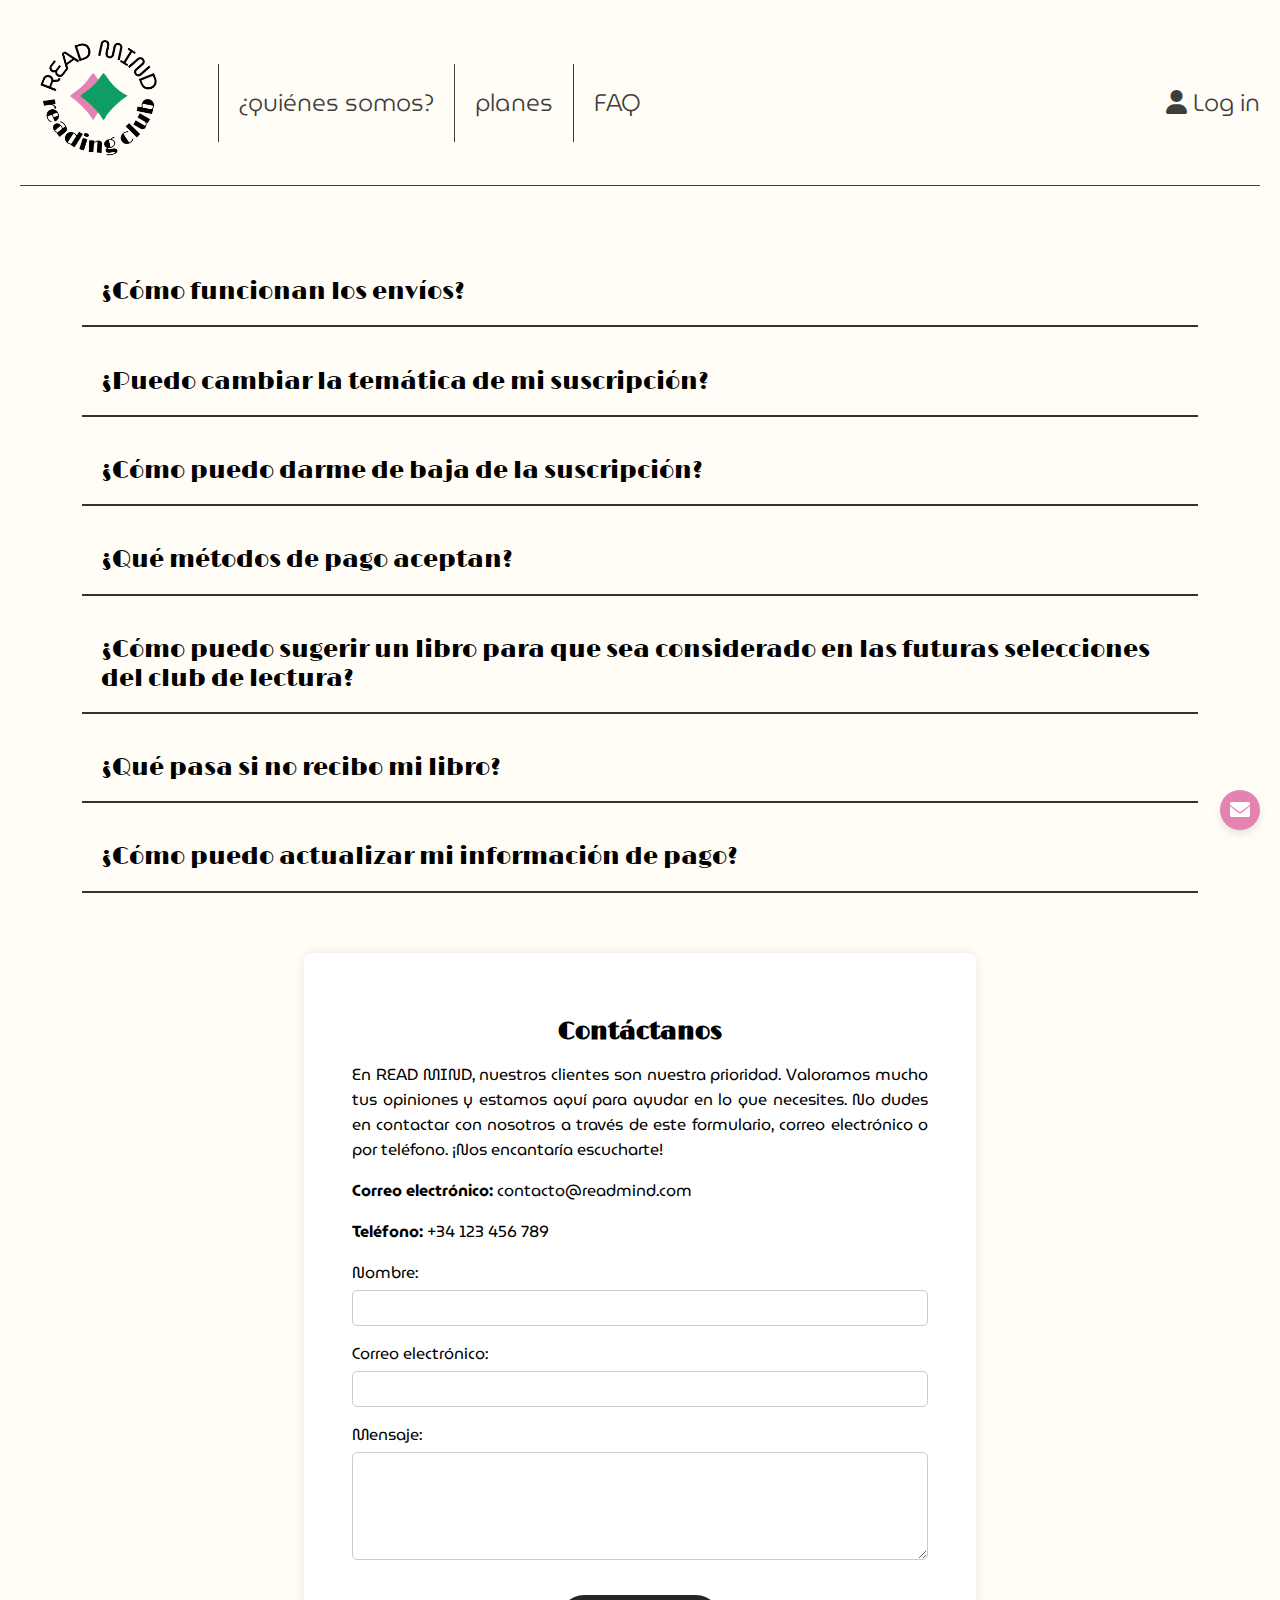
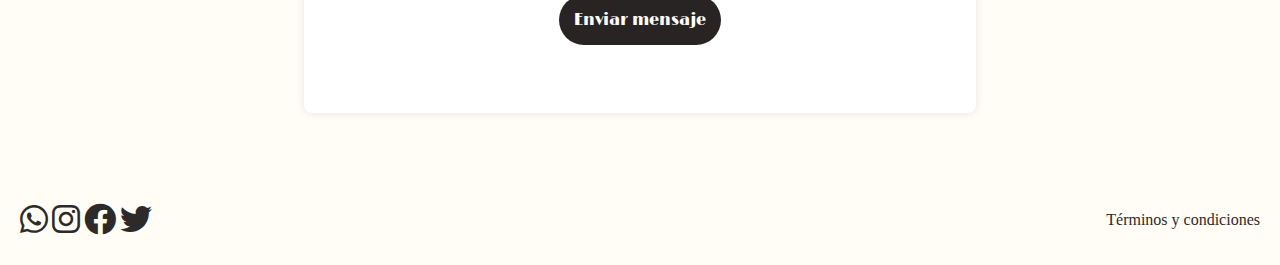
==== commit bbdad5dd: "hhhh" ====
--- a/contacto.html
+++ b/contacto.html
@@ -22,18 +22,18 @@
     <header class="header">
         <div class="header__secciones">
             <div class="header__logo">
-                <a href="index.html"><img src="img/READMIND.png" alt="Logo" class="logo__img"></a>
+                <a href="index.html" title="ir al index"><img src="img/READMIND.png" alt="Logo" class="logo__img"></a>
             </div>
             <nav class="nav">
                 <ul class="nav__secciones">
-                    <li class="nav__item"><a href="quienessomos.html" class="nav__link">¿quiénes somos?</a></li>
-                    <li class="nav__item"><a href="planes.html" class="nav__link">planes</a></li>
-                    <li class="nav__item"><a href="contacto.html" class="nav__link">FAQ</a></li>
+                    <li class="nav__item"><a href="quienessomos.html" class="nav__link" title="ir a quienes somos?">¿quiénes somos?</a></li>
+                    <li class="nav__item"><a href="planes.html" class="nav__link" title="ir a planes">planes</a></li>
+                    <li class="nav__item"><a href="contacto.html" class="nav__link" title="ir a contcto">FAQ</a></li>
                 </ul>
             </nav>
         </div>
         <div class="header__login">
-            <a href="login.html" class="nav__link">
+            <a href="login.html" class="nav__link" title="ir al login">
                 <i class="fas fa-user"></i> Log in
             </a>
         </div>
@@ -45,11 +45,11 @@
         <div class="header__secciones-movil">
             <nav class="nav__movil">
                 <ul class="nav__secciones-movil">
-                    <li class="nav__item-movil"><a href="quienessomos.html"
+                    <li class="nav__item-movil"><a href="quienessomos.html" title="ir a quienes somos?"
                             class="nav__link-movil">¿Quiénes somos?</a></li>
-                    <li class="nav__item-movil"><a href="planes.html"
+                    <li class="nav__item-movil"><a href="planes.html" title="ir a planes"
                             class="nav__link-movil">Planes</a></li>
-                    <li class="nav__item-movil"><a href="contacto.html"
+                    <li class="nav__item-movil"><a href="contacto.html" title="ir a contcto"
                             class="nav__link-movil">FAQ</a></li>
                 </ul>
             </nav>
@@ -94,7 +94,7 @@
                 <p>Puedes actualizar tu información de pago accediendo a tu perfil y seleccionando la opción de actualizar información de pago. También puedes contactarnos para obtener asistencia.</p>
             </div>
         </div>
-    </div>
+    
     <!-- formulario reutilizable, con todo lo necesario para verificarse -->
     <div class="contactform__container">
         <h1 class="form__h1">Contáctanos</h1>
@@ -124,10 +124,10 @@
             <p>Tu mensaje ha sido enviado con éxito. Nos pondremos en contacto contigo en el menor tiempo posible. ¡Gracias!</p>
         </div>
     </div>
-    <a href="contacto.html#contact__form-title" class="icon__contacto">
+    <a href="contacto.html#contact__form-title" class="icon__contacto" title="ir a contacto">
         <i class="fas fa-envelope"></i>
     </a>
-    <a href="#" class="icon__scroll">
+    <a href="#" class="icon__scroll" title="hacer scrolling hacia arriba">
         <i class="fas fa-arrow-up"></i>
     </a>
         </main>
@@ -148,7 +148,7 @@
                     <i class="fab fa-twitter fa-2xl"></i>
                 </a>
             </div>
-            <div class="footer__tyc "><a href="tyyc.html">Términos y condiciones</a></div>
+            <div class="footer__tyc "><a href="tyyc.html" title="ir a términos y condiciones">Términos y condiciones</a></div>
            
         </footer>
 </body>
--- a/css/styles.css
+++ b/css/styles.css
@@ -3,7 +3,7 @@
 
 body {
     --font-family-primary: "museomoderno", sans-serif;
-    --font-family-secondary: "limelight", serif;
+    --font-family-secondary: "Limelight", serif;
     --font-family-third: "italiana";
     --color-primary: rgb(228, 130, 177);
     --color-secondary: rgb(14, 157, 98);
@@ -49,7 +49,7 @@
 }
 
 ::-webkit-scrollbar-track {
-    background: var(--color-background);/
+    background: var(--color-background);
 }
 
 ::-webkit-scrollbar-thumb {
@@ -76,7 +76,6 @@
     justify-content: space-between;
     align-items: center;
     font-family: var(--font-family-primary);
-    font-optical-sizing: auto;
     font-weight: 300;
     font-style: normal;
     border-bottom: .0625rem solid rgb(62, 62, 62);
@@ -327,7 +326,6 @@
     box-sizing: border-box;
     padding: 1.25rem;
     text-align: center;
-    text-justify: distribute-all-lines;
     background-color: rgba(126, 212, 139, 0.5);
 
     margin: .625rem;
@@ -352,7 +350,7 @@
     font-family: var(--font-family-secondary);
     border-bottom: 4px solid var(--color-primary);
     width: 40px;
-    font-size: 1.1;
+    font-size: 1.1rem;
 }
 
 
@@ -1450,4 +1448,9 @@
             font-family: var(--font-family-primary);
             font-size: 1.2rem;
         }
+
+        .logo__img {
+            width: 8rem;
+            margin: .9375rem;
+        }
     }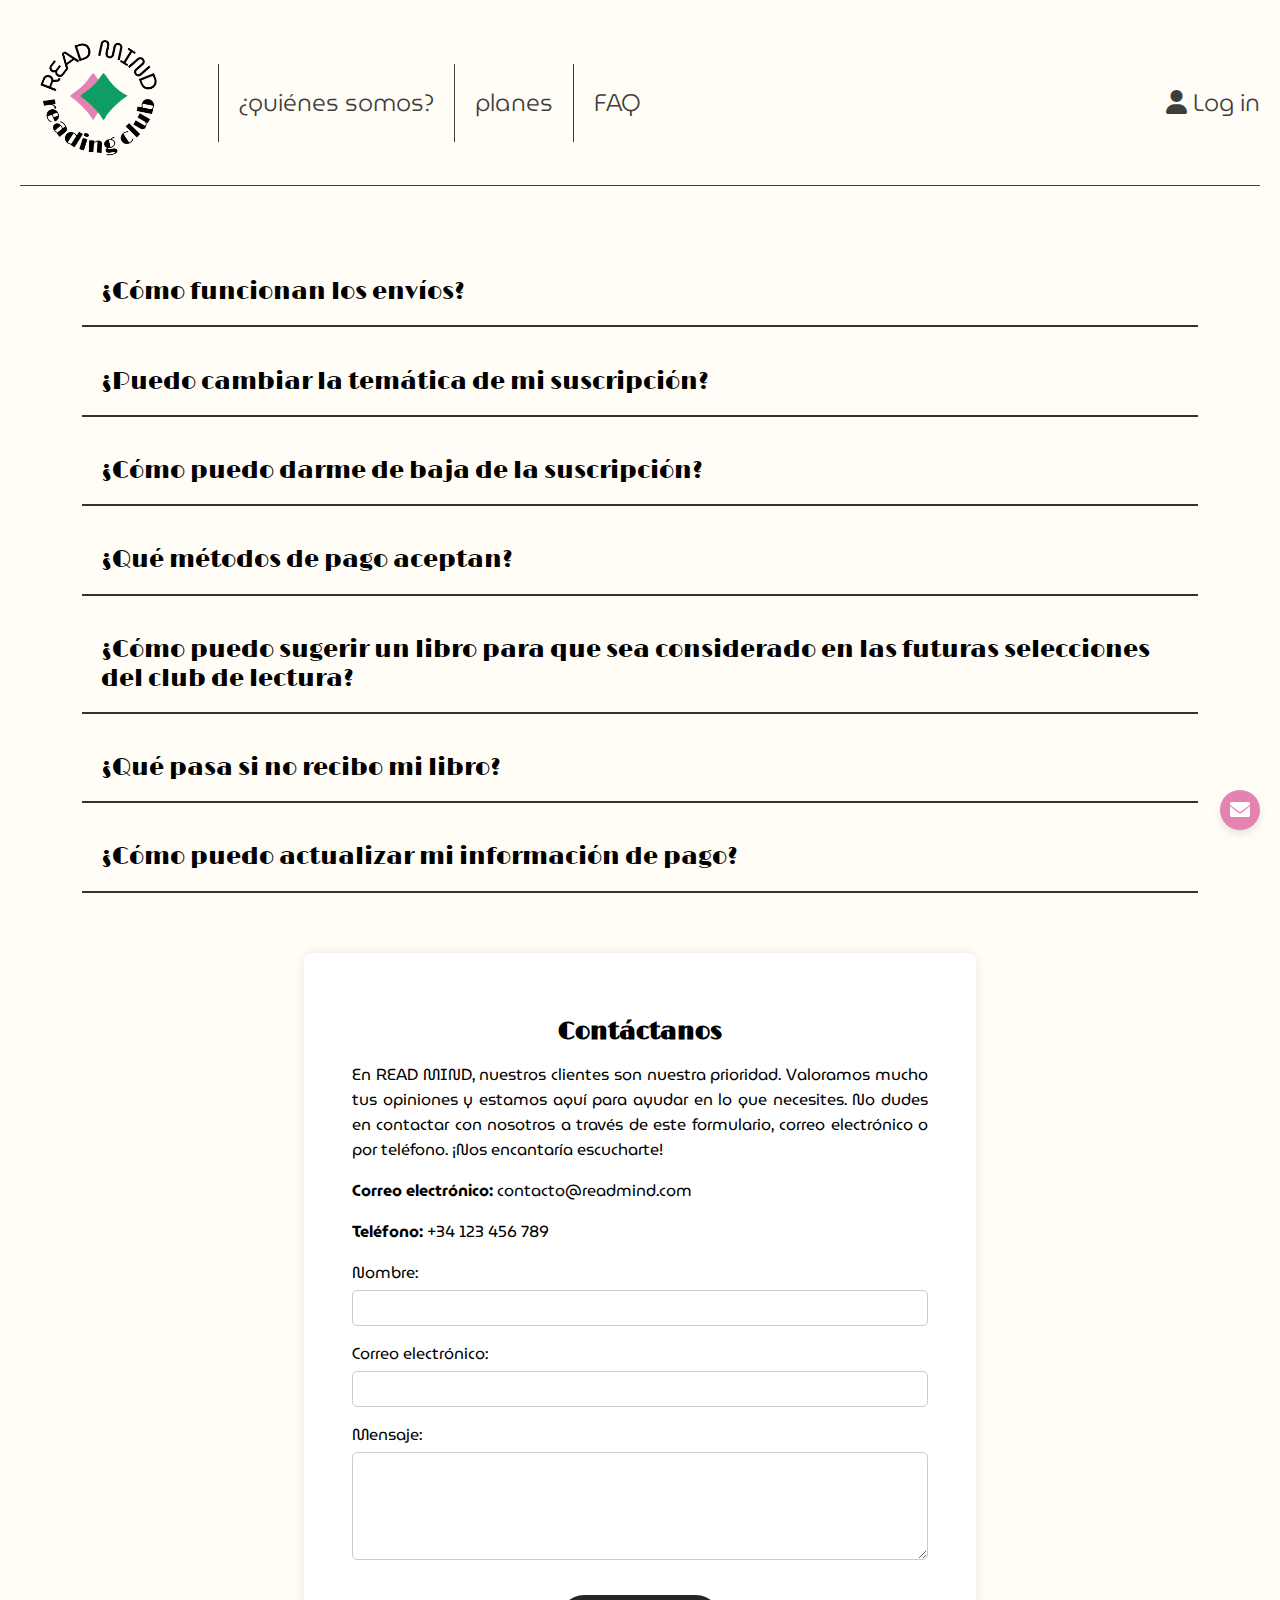
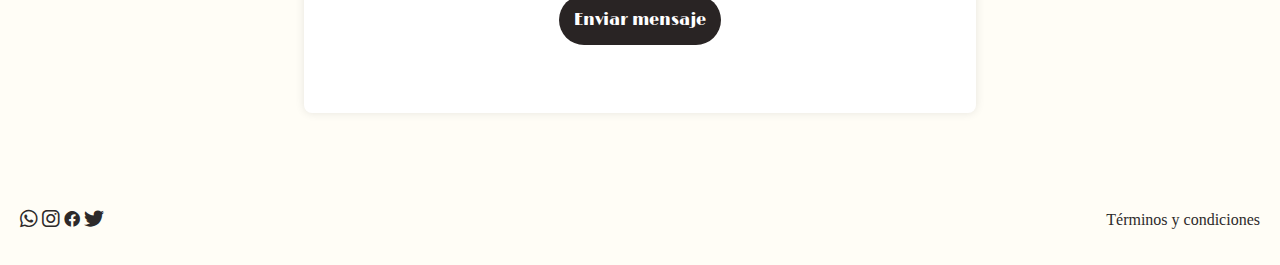
==== commit b8aa439c: "ggg" ====
--- a/contacto.html
+++ b/contacto.html
@@ -136,16 +136,16 @@
             
             <div class="footer__icons">
                 <a href="https://wa.me/123456789" target="_blank" title="WhatsApp">
-                    <i class="fab fa-whatsapp fa-2xl"></i>
+                    <i class="fab fa-whatsapp fa-lg"></i>
                 </a>
                 <a href="https://www.instagram.com/tu_perfil" target="_blank" title="Instagram">
-                    <i class="fab fa-instagram fa-2xl"></i>
+                    <i class="fab fa-instagram fa-lg"></i>
                 </a>
                 <a href="https://www.facebook.com/tu_perfil" target="_blank" title="Facebook">
-                    <i class="fa-brands fa-facebook fa-2xl"></i>
+                    <i class="fa-brands fa-facebook lg"></i>
                 </a>
                 <a href="https://twitter.com/tu_perfil" target="_blank" title="Twitter">
-                    <i class="fab fa-twitter fa-2xl"></i>
+                    <i class="fab fa-twitter fa-lg"></i>
                 </a>
             </div>
             <div class="footer__tyc "><a href="tyyc.html" title="ir a términos y condiciones">Términos y condiciones</a></div>
--- a/css/styles.css
+++ b/css/styles.css
@@ -657,7 +657,7 @@
 
 
 .contactform__container {
-    max-width: 36rem;
+    max-width: 400px;
     min-width: 18.75rem;
     margin: 1.25rem;
     padding: 3rem;
@@ -689,7 +689,7 @@
     font-size: 1.25rem;
     border-radius: 50%;
     box-shadow: 0rem .25rem .5rem rgba(0, 0, 0, 0.1);
-    z-index: 1000;
+    z-index: 99;
     transition: background-color 0.3s, transform 0.3s;
 }
 
@@ -1237,6 +1237,16 @@
 
 
     }
+
+    .contactform__container {
+        max-width: 36rem;
+        min-width: 18.75rem;
+        margin: 1.25rem;
+        padding: 3rem;
+        background-color: #fff;
+        border-radius: .5rem;
+        box-shadow: 0 0 .625rem rgba(0, 0, 0, 0.1);
+    }
 }
 
 @media (min-width: 758px) {
@@ -1453,4 +1463,14 @@
             width: 8rem;
             margin: .9375rem;
         }
+
+        .contactform__container {
+            max-width: 36rem;
+            min-width: 18.75rem;
+            margin: 1.25rem;
+            padding: 3rem;
+            background-color: #fff;
+            border-radius: .5rem;
+            box-shadow: 0 0 .625rem rgba(0, 0, 0, 0.1);
+        }
     }